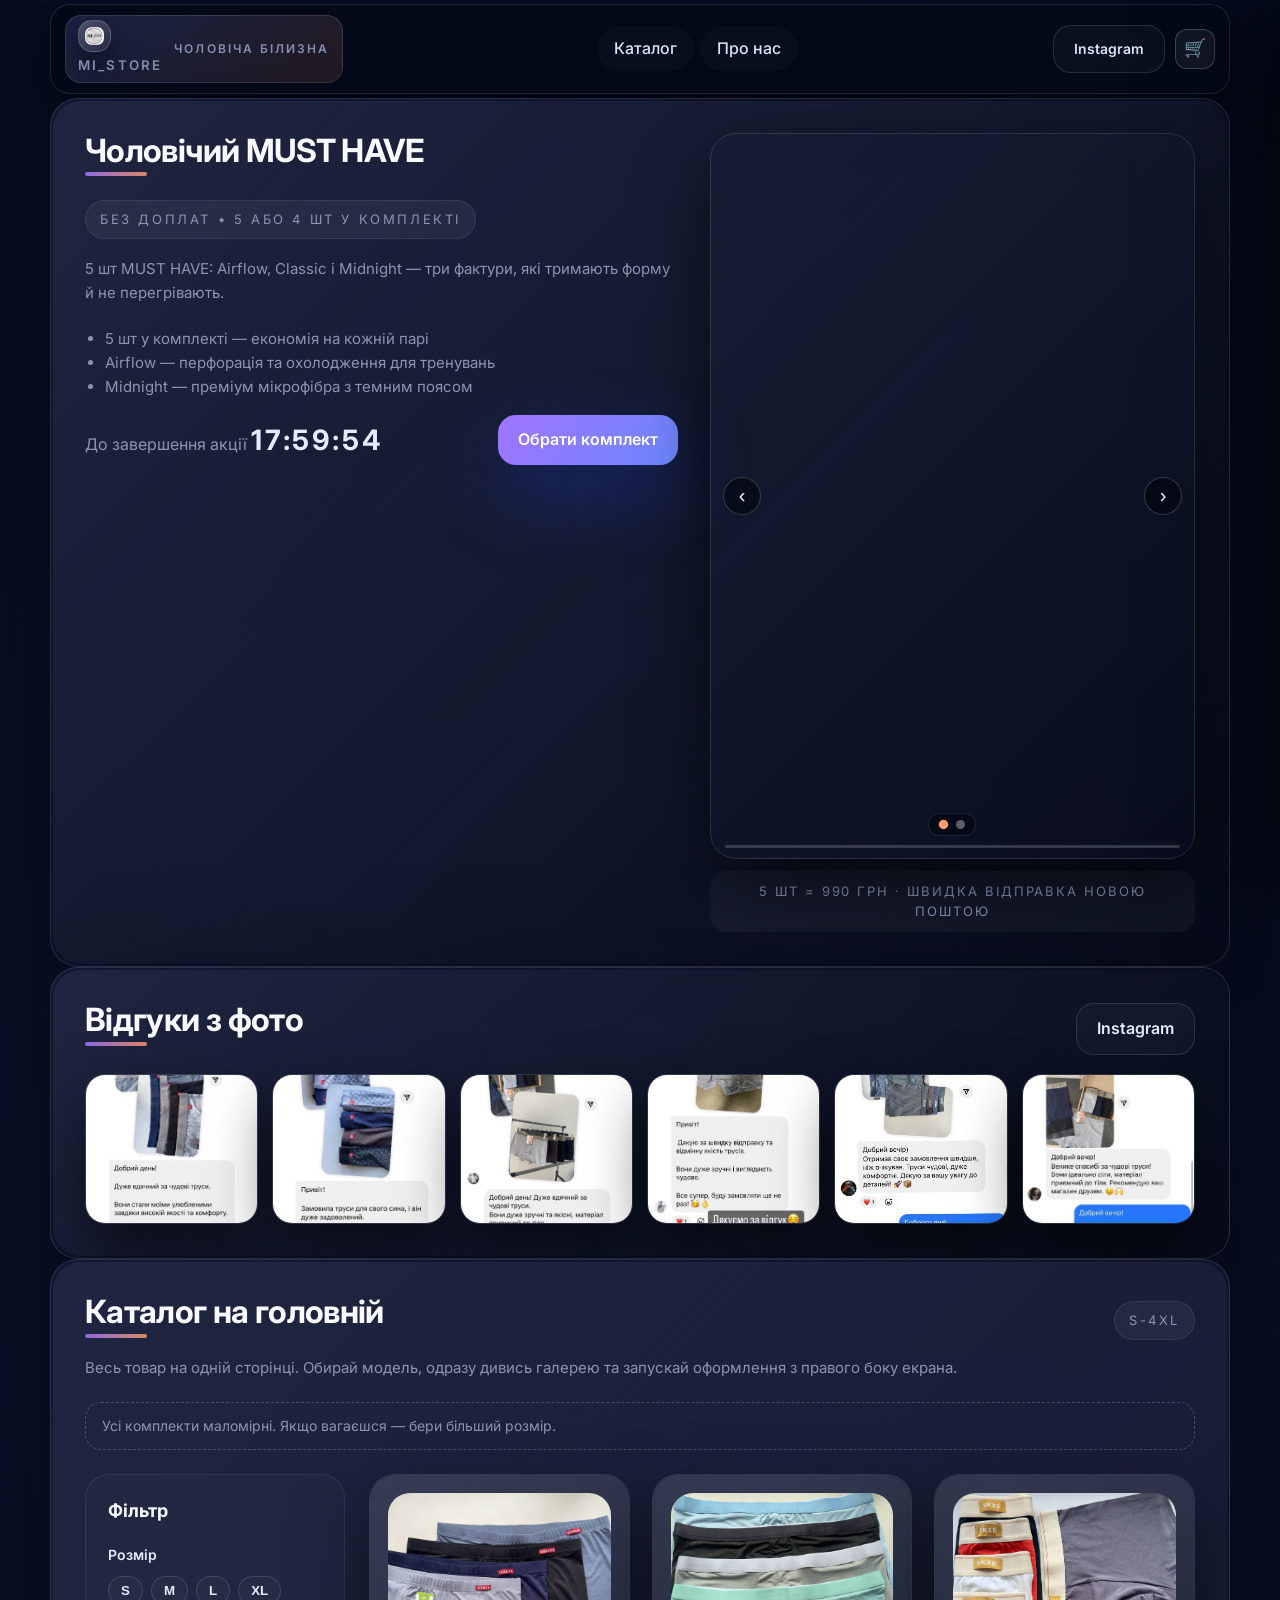
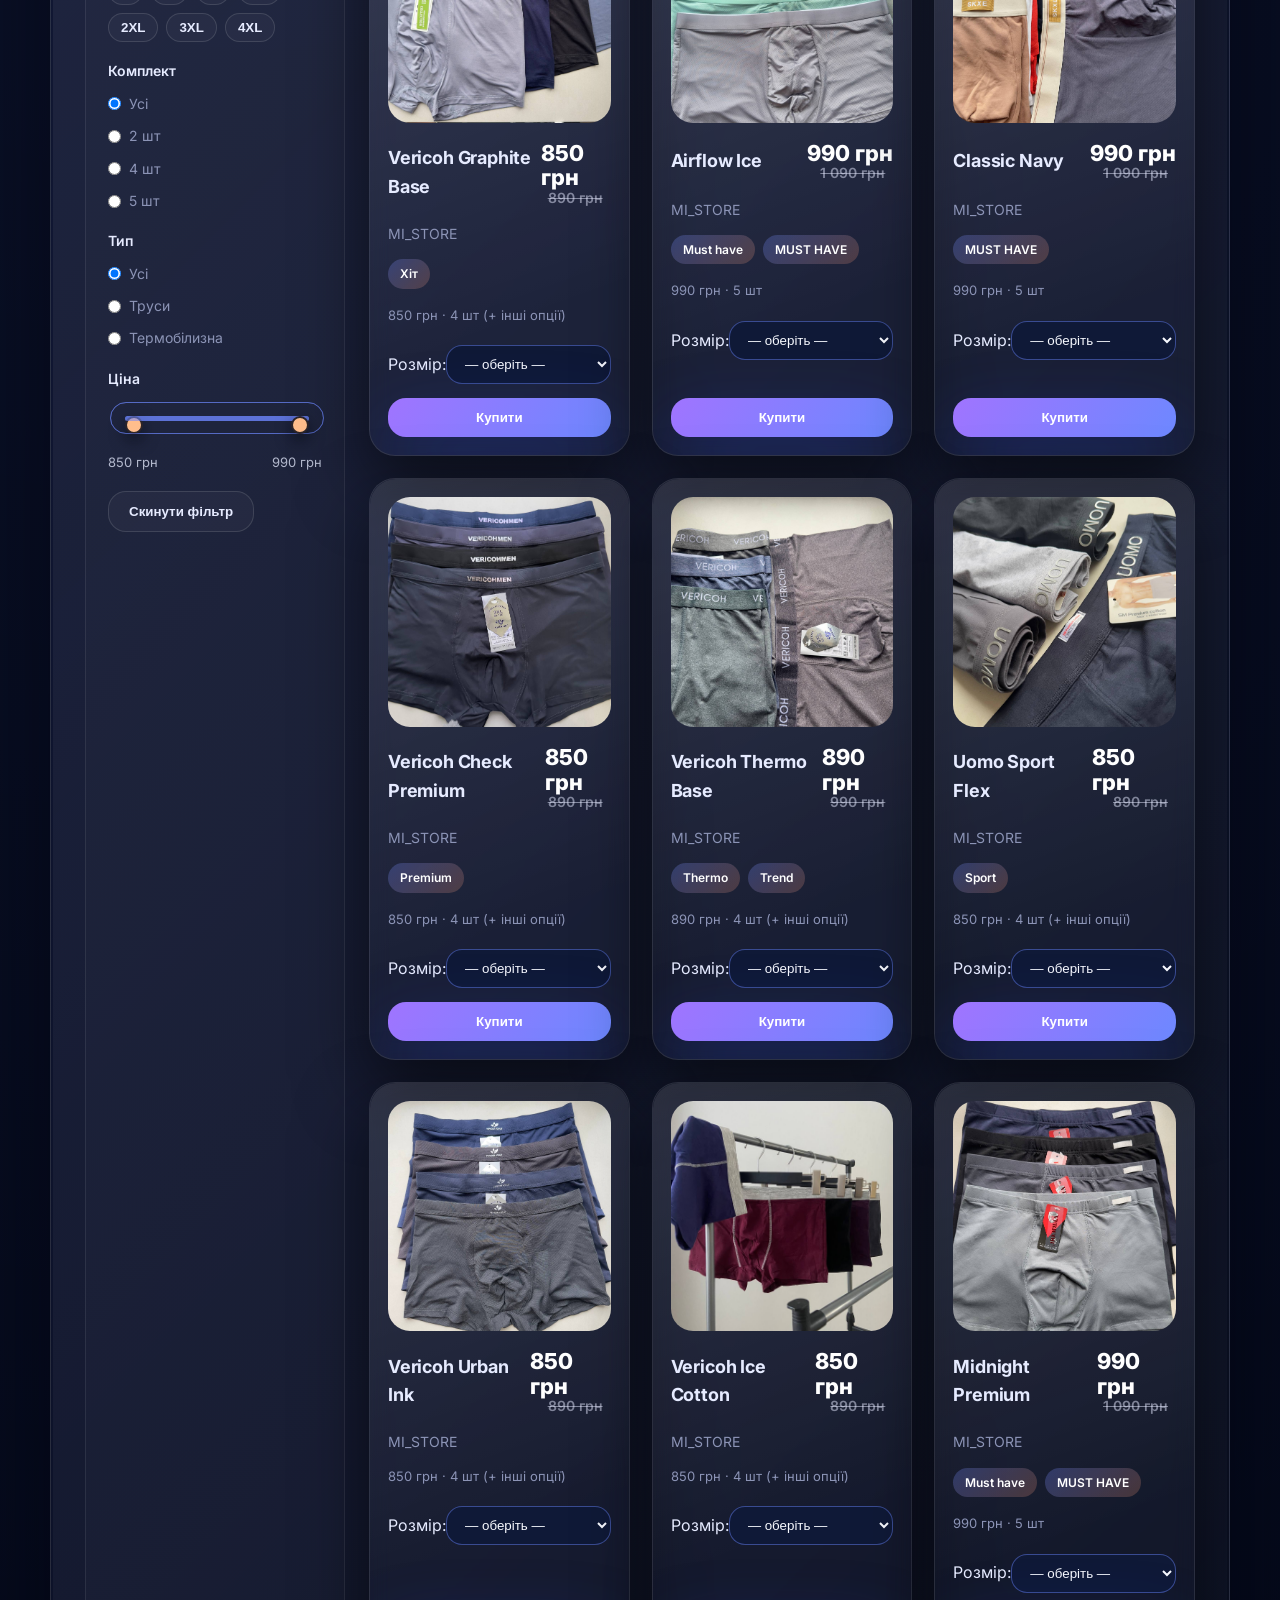
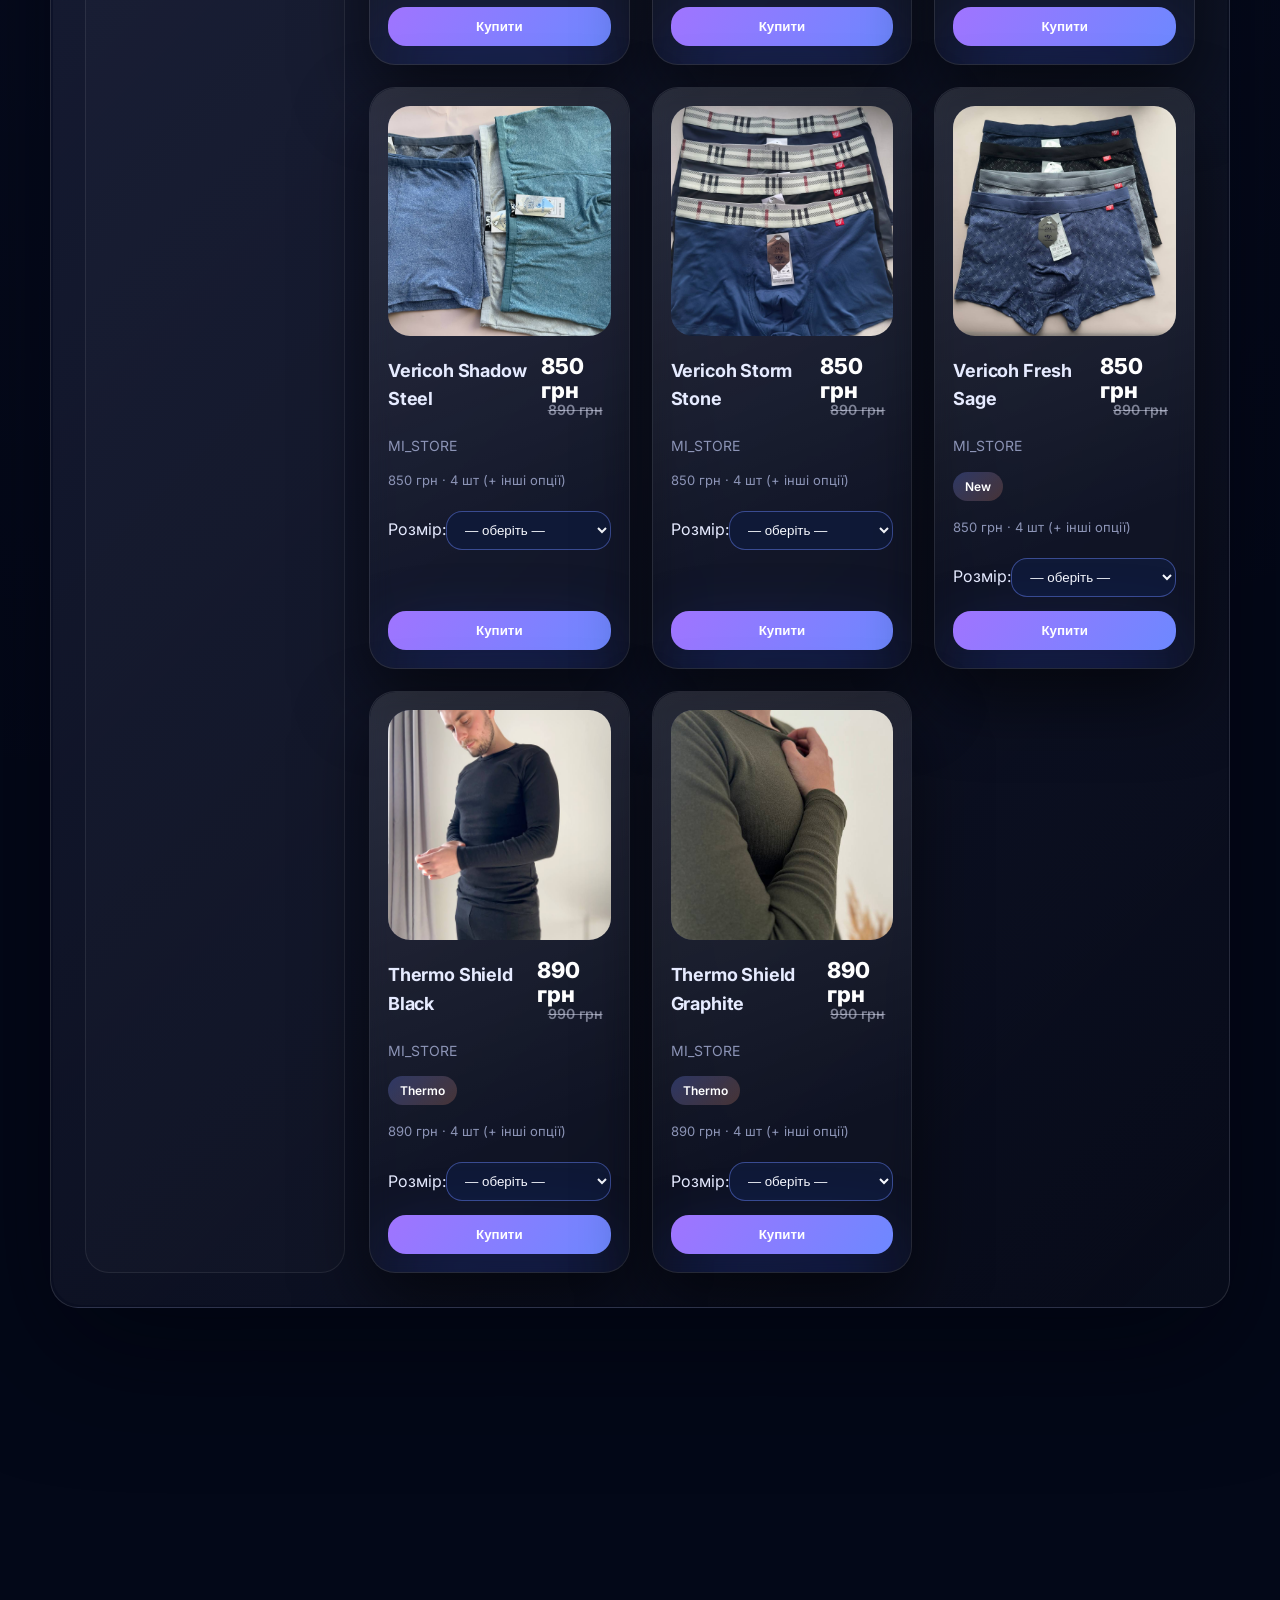
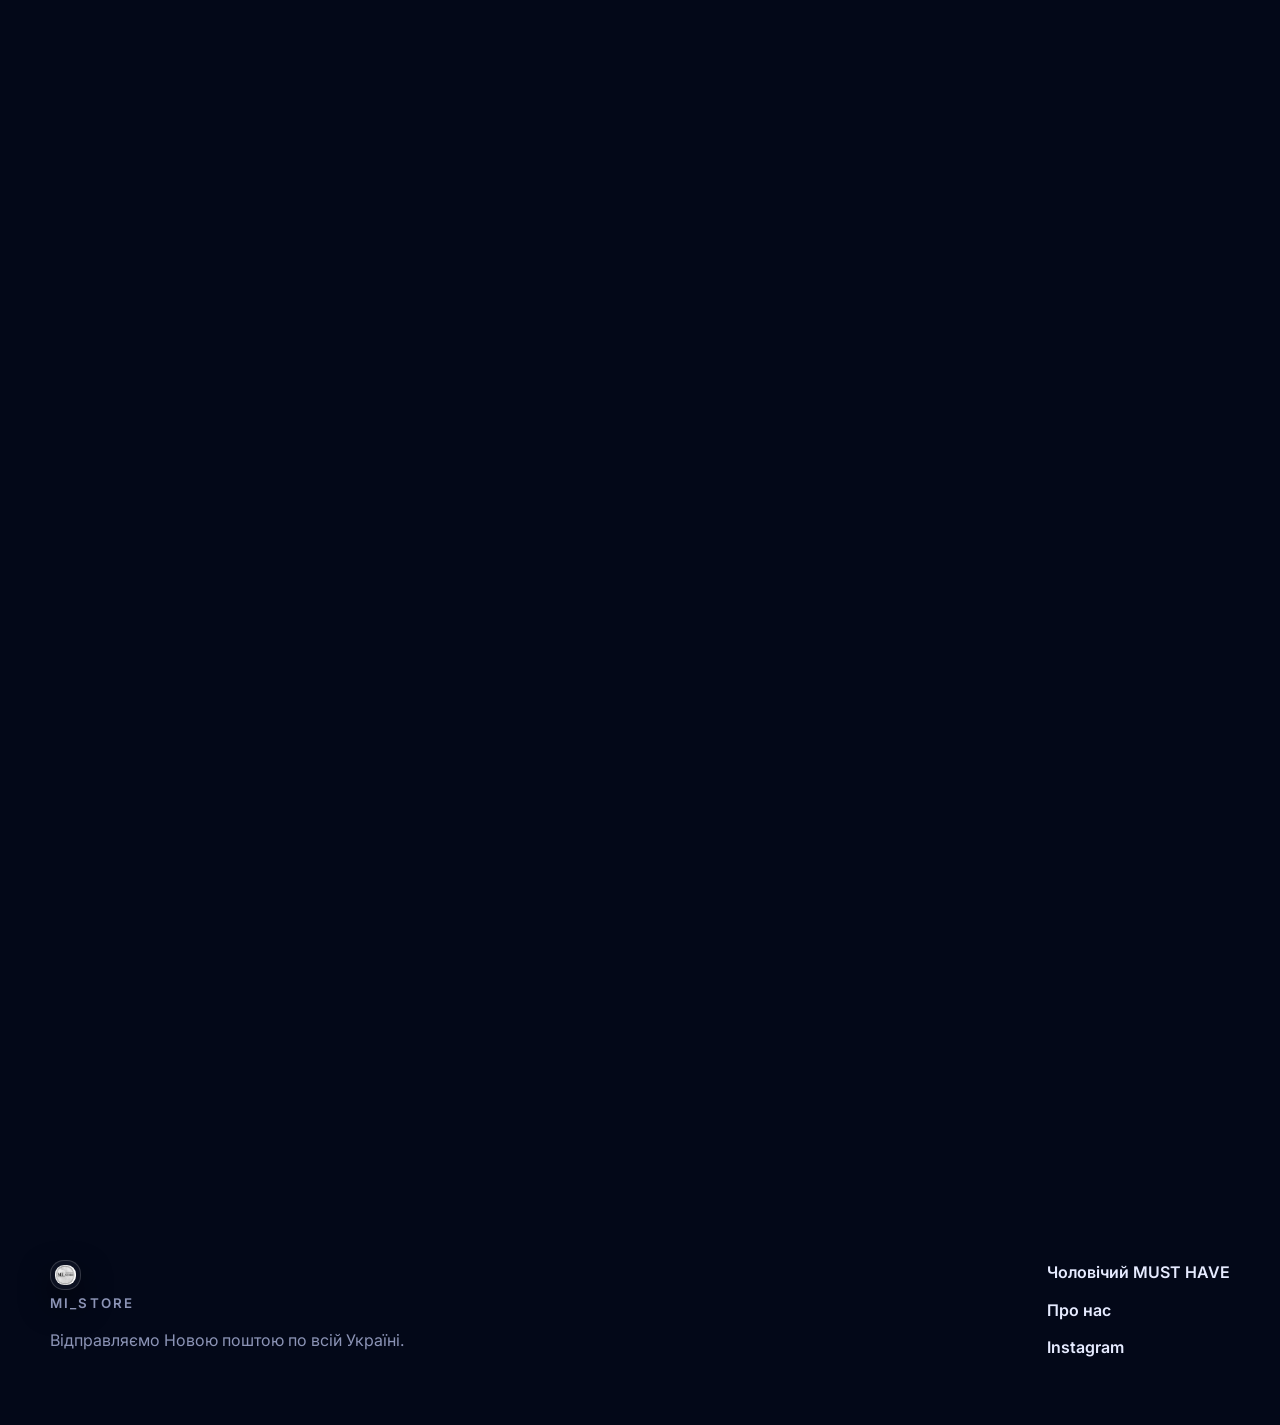
==== index.html @ e8519372 "Initial commit" ====
<!doctype html>
<html lang="uk">
<head>
  <meta charset="utf-8" />
  <meta name="viewport" content="width=device-width, initial-scale=1" />
  <title>MI_STORE — чоловіча білизна</title>
  <link rel="stylesheet" href="css/style.css" />
  <link href="https://fonts.googleapis.com/css2?family=Inter:wght@400;600;700&display=swap" rel="stylesheet">
</head>
<body id="top">

<!-- HEADER -->
<header class="header">
  <div class="container row">
    <a class="brand" id="brandClick" href="index.html">
      <div class="logo"><img src="images/logo.png" alt="MI_STORE"><small>MI_STORE</small></div>
      <div class="tag">чоловіча білизна</div>
    </a>
    <nav class="nav">
      <a href="#homeCatalog" class="active">Каталог</a>
      <a href="#about">Про нас</a>
    </nav>
    <div class="header-actions">
      <a class="btn btn-ghost header-contact" href="#instaIntro">Instagram</a>
      <a class="cart-link" href="checkout.html" aria-label="Кошик">🛒</a>
    </div>
  </div>
</header>

<main>
  <!-- ЧОЛОВІЧИЙ MUST HAVE -->
  <section class="container card musthave reveal" id="mustHave">
    <div class="musthave-copy">
      <div class="section-header">
        <h2 class="section-title">Чоловічий MUST HAVE</h2>
        <span class="price-tag">Без доплат • 5 або 4 шт у комплекті</span>
      </div>
      <p class="section-description" data-mh-desc>5 шт MUST HAVE з Airflow, Classic або Midnight — три фактури, які тримають форму та не перегрівають.</p>
      <ul class="musthave-list" data-mh-list>
        <li>5 шт у комплекті — економія на кожній парі</li>
        <li>Airflow — перфорація та охолодження</li>
        <li>Midnight — преміум мікрофібра з темним поясом</li>
      </ul>
      <div class="musthave-bottom">
        <div>
          <span class="muted">До завершення акції</span>
          <strong id="timer" data-hours="18">—:—:—</strong>
        </div>
        <a href="#homeCatalog" class="btn btn-primary">Обрати комплект</a>
      </div>
    </div>
    <div class="musthave-media">
      <div class="musthave-slider" data-musthave-slider tabindex="0">
        <button class="slider-nav prev" type="button" data-prev aria-label="Попереднє фото">‹</button>
        <img src="images/promo-musthave 1.jpg" alt="MUST HAVE профіль" loading="lazy">
        <button class="slider-nav next" type="button" data-next aria-label="Наступне фото">›</button>
        <div class="slider-dots" aria-hidden="true"></div>
        <div class="slider-progress" aria-hidden="true"><span data-mh-progress></span></div>
      </div>
      <div class="musthave-note" data-mh-note>5 шт = 990 грн · швидка відправка Новою поштою</div>
    </div>
  </section>

  <!-- REVIEWS -->
  <section id="reviews" class="container card reveal">
    <div class="section-header">
      <h2 class="section-title">Відгуки з фото</h2>
      <a class="btn btn-ghost" href="https://www.instagram.com/mi__store___/" target="_blank">Instagram</a>
    </div>
    <div class="review-grid"></div>
  </section>

  <!-- CATALOG -->
  <section class="container card reveal" id="homeCatalog">
    <div class="section-header">
      <h2 class="section-title">Каталог на головній</h2>
      <span class="price-tag">S-4XL</span>
    </div>
    <p class="section-description">Весь товар на одній сторінці. Обирай модель, одразу дивись галерею та запускай оформлення з правого боку екрана.</p>
    <div class="size-note">Усі комплекти маломірні. Якщо вагаєшся — бери більший розмір.</div>
    <div class="home-layout">
      <aside class="home-filter" id="homeFilter">
        <h3>Фільтр</h3>
        <div class="filter-group">
          <p>Розмір</p>
          <div class="filter-chips">
            <button type="button" data-size="S">S</button>
            <button type="button" data-size="M">M</button>
            <button type="button" data-size="L">L</button>
            <button type="button" data-size="XL">XL</button>
            <button type="button" data-size="2XL">2XL</button>
            <button type="button" data-size="3XL">3XL</button>
            <button type="button" data-size="4XL">4XL</button>
          </div>
        </div>
        <div class="filter-group">
          <p>Комплект</p>
          <label><input type="radio" name="homePack" value="" checked>Усі</label>
          <label><input type="radio" name="homePack" value="2">2 шт</label>
          <label><input type="radio" name="homePack" value="4">4 шт</label>
          <label><input type="radio" name="homePack" value="5">5 шт</label>
        </div>
        <div class="filter-group">
          <p>Тип</p>
          <label><input type="radio" name="homeType" value="" checked>Усі</label>
          <label><input type="radio" name="homeType" value="underwear">Труси</label>
          <label><input type="radio" name="homeType" value="thermal">Термобілизна</label>
        </div>
        <div class="filter-group price-block">
          <p>Ціна</p>
          <div class="price-range-row">
            <input type="range" id="home-price-min" min="600" max="1400" step="10" value="600">
            <input type="range" id="home-price-max" min="600" max="1400" step="10" value="1400">
          </div>
          <div class="price-range-labels">
            <span id="home-price-min-val">— грн</span>
            <span id="home-price-max-val">— грн</span>
          </div>
        </div>
        <button class="btn btn-ghost filter-reset" type="button" id="homeFilterReset">Скинути фільтр</button>
      </aside>
      <div class="home-products">
        <div class="prod-grid" id="homeCatalogGrid"></div>
      </div>
    </div>
  </section>

  <!-- FEATURES -->
  <section class="container card reveal features-bento">
    <h2 class="section-title">Чому MI_STORE</h2>
    <div class="features-grid">
      <div class="feature"><div class="icon">🪡</div><div>Безшовний крій та гладкі пояси — комфорт у русі.</div></div>
      <div class="feature"><div class="icon">🩳</div><div>Анатомічна посадка з бамбуком і бавовною.</div></div>
      <div class="feature"><div class="icon">🌬️</div><div>Дихаюча тканина, що виводить вологу.</div></div>
      <div class="feature"><div class="icon">🚚</div><div>Нова пошта по Україні, післяплата чи повна оплата.</div></div>
    </div>
  </section>

  <!-- ABOUT -->
  <section class="container card about-section reveal" id="about">
    <div class="about-main">
      <h2 class="section-title">Про нас</h2>
      <p>MI_STORE — невелика команда, що напряму возить Vericoh і Uomo без посередників. Тестуємо посадку самі, знімаємо контент у своїй студії та відповідаємо у месенджерах так, ніби ти поруч у шоурумі.</p>
      <ul class="about-list">
        <li>Кожна партія проходить ручний контроль: пояс, шви, посадка.</li>
        <li>Підбираємо комплект під твою вагу/зріст, даємо чесні рекомендації.</li>
        <li>Instagram з реальними фото клієнтів і прямими відгуками.</li>
        <li>Нова пошта по Україні, післяплата або повна оплата — як зручно.</li>
      </ul>
    </div>
    <div class="about-stats">
      <article>
        <strong>5 років</strong>
        <span>відправляємо щодня</span>
      </article>
      <article>
        <strong>775</strong>
        <span>постів в Instagram</span>
      </article>
      <article>
        <strong>16K+</strong>
        <span>клієнтів довіряють</span>
      </article>
    </div>
  </section>

  <!-- SIZE GUIDE -->
  <section class="container card reveal size-guide-section">
    <div class="section-header">
      <h2 class="section-title">Розмірна сітка</h2>
      <button class="btn btn-ghost" data-size-modal>Відкрити у повному розмірі</button>
    </div>
    <p class="size-lead">Підібрати свій розмір просто: звірся з таблицею нижче або натисни кнопку, щоб переглянути сітку у повному розмірі.</p>
    <div class="size-guide-frame">
      <img src="images/size-guide.jpg" alt="Розмірна сітка MI_STORE" loading="lazy">
    </div>
  </section>

  <!-- INSTAGRAM NEAR FOOTER -->
  <section class="container card insta-intro reveal" id="instaIntro">
    <div class="insta-content">
      <div class="section-header">
        <h2 class="section-title">Instagram <span class="insta-handle" data-insta-handle>@mi__store___</span></h2>
        <a class="btn btn-ghost" data-insta-link target="_blank" rel="noopener">Перейти в Instagram</a>
      </div>
      <p class="section-description" data-insta-bio>Чоловічі труси, білизна й боксери у щоденній стрічці MI_STORE.</p>
      <div class="insta-stats" data-insta-stats></div>
      <div class="insta-actions">
        <button class="btn btn-primary" onclick="document.getElementById('homeCatalog').scrollIntoView({behavior:'smooth'});">Одразу до каталогу</button>
        <span class="insta-note" data-insta-note>Instagram — майже внизу, як ти просив.</span>
      </div>
    </div>
    <div class="insta-aside">
      <div class="insta-avatar">
        <img src="images/logo.png" alt="@mi__store___" loading="lazy" data-insta-avatar>
      </div>
      <div class="insta-pill" data-insta-posts>Пости з живими відгуками</div>
      <p class="insta-mini" data-insta-tagline>Чоловіча білизна, яка сидить ідеально.</p>
    </div>
  </section>

</main>

<!-- FOOTER -->
<footer class="container footer">
  <div>
    <div class="logo"><img src="images/logo.png" alt="logo"><small>MI_STORE</small></div>
    <p>Відправляємо Новою поштою по всій Україні.</p>
  </div>
  <div class="footer-links">
    <a href="#mustHave">Чоловічий MUST HAVE</a>
    <a href="#about">Про нас</a>
    <a href="https://www.instagram.com/mi__store___/" target="_blank">Instagram</a>
  </div>
</footer>

<!-- ORDER DRAWER -->
<div class="order-overlay" id="orderOverlay"></div>
<aside class="order-drawer" id="orderDrawer" aria-hidden="true">
  <button class="drawer-close" type="button" data-cart-close>&times;</button>
  <p class="drawer-label">Швидке замовлення</p>
  <div class="drawer-product">
    <img src="" alt="" id="drawerProductImage" loading="lazy">
    <div>
      <h3 id="drawerProductName"></h3>
      <p id="drawerProductMeta"></p>
    </div>
  </div>
  <div class="drawer-pack">
    <label>Розмір
      <select id="drawerSize"></select>
    </label>
    <label>Комплект
      <select id="drawerPackSize"></select>
    </label>
    <div class="qty-control">
      <button type="button" data-qty="minus">−</button>
      <div class="qty-readout">
        <strong id="drawerPackCount">1 комплект</strong>
        <small id="drawerPiecesCount">4 штуки</small>
      </div>
      <button type="button" data-qty="plus">+</button>
    </div>
  </div>
  <div class="drawer-total">
    <div>
      <span class="muted">Ціна комплекту</span>
      <strong id="drawerPricePerPack">— грн</strong>
    </div>
    <div>
      <span class="muted">До оплати (без доставки)</span>
      <strong id="drawerTotal">— грн</strong>
    </div>
  </div>
  <div class="drawer-actions">
    <button class="btn btn-primary" type="button" id="drawerCheckout">Оформити замовлення</button>
  </div>
</aside>

<dialog id="drawerCheckoutModal" class="modal">
  <form method="dialog" class="modal-card drawer-checkout-card" id="drawerCheckoutForm">
    <div class="drawer-checkout-head">
      <h3>Оформлення замовлення</h3>
      <p class="drawer-checkout-summary" id="drawerCheckoutSummary">—</p>
    </div>
    <div class="form-grid order-form-grid">
      <label>Ім’я<input required name="firstName" placeholder="Ім’я"></label>
      <label>Прізвище<input required name="lastName" placeholder="Прізвище"></label>
      <label>Телефон<input required name="phone" placeholder="+380"></label>
      <label>Місто НП
        <select required id="npCity" name="npCity"></select>
        <div class="branch-search"><input type="search" id="npCitySearch" placeholder="Пошук міста"></div>
      </label>
      <label>Відділення / поштомат НП
        <select required id="npBranch" name="npBranch"></select>
        <div class="branch-search"><input type="search" id="npBranchSearch" placeholder="Пошук відділення або поштомату"></div>
      </label>
      <label>Спосіб оплати
        <select name="payment" required>
          <option value="cod">Післяплата</option>
          <option value="full">Повна оплата</option>
        </select>
      </label>
      <label>Коментар<textarea name="comment" rows="2" placeholder="Розмір, бажаний колір..."></textarea></label>
    </div>
    <div class="modal-actions">
      <button class="btn btn-primary" type="submit">Оформити замовлення</button>
      <button class="btn" type="button" data-dialog-close="cancel">Закрити</button>
    </div>
  </form>
</dialog>

<script src="js/main.js"></script>
</body>
</html>
---- css/style.css ----
/* ===== Theme ===== */
:root{
  --bg:#030818;
  --bg-soft:#091027;
  --panel:rgba(10,16,36,0.9);
  --panel-strong:rgba(13,20,42,0.96);
  --text:#e6ebff;
  --text-strong:#f8faff;
  --muted:#8c94b6;
  --border:rgba(255,255,255,0.12);
  --brand:#6d88ff;
  --brand2:#a074ff;
  --brand-dark:#fefefe;
  --accent:#ff9a6c;
  --shadow:0 42px 120px rgba(1,4,12,0.6);
  --radius-xl:28px;
  --radius-lg:22px;
  --radius-md:16px;
  --control-bg:#0f1937;
  --control-bg-strong:#0b132b;
  --control-border:rgba(109,136,255,0.45);
  --control-text:#f8faff;
  --control-focus:rgba(255,154,108,0.6);
  --range-track:rgba(109,136,255,0.55);
  --range-thumb:#ffbe8c;
}

html{scroll-behavior:smooth;background:var(--bg)}

*,*::before,*::after{box-sizing:border-box}

html,body{
  margin:0;
  min-height:100%;
  color:var(--text);
  font-family:'Inter',system-ui,-apple-system,BlinkMacSystemFont,'Segoe UI',Roboto,Arial,sans-serif;
  line-height:1.6;
}

body{
  position:relative;
  overflow-x:hidden;
  background:radial-gradient(circle at 20% 20%,rgba(109,136,255,0.08),transparent 55%),var(--bg);
  opacity:1;
  transform:none;
}
body.drawer-open{overflow:hidden}

body.page-animate{opacity:0;transform:translateY(18px);animation:pageFade .75s ease forwards}

@keyframes pageFade{
  to{opacity:1;transform:none}
}
@keyframes softRise{0%{opacity:0;transform:translateY(18px) scale(.99)}100%{opacity:1;transform:translateY(0) scale(1)}}
@keyframes slowPan{0%{transform:scale(1.04) translate3d(0,0,0)}50%{transform:scale(1.06) translate3d(-6px,-4px,0)}100%{transform:scale(1.05) translate3d(8px,6px,0)}}
@keyframes glowPulse{0%{box-shadow:0 0 0 0 rgba(255,154,108,0.28)}70%{box-shadow:0 0 0 12px rgba(255,154,108,0)}100%{box-shadow:0 0 0 0 rgba(255,154,108,0)}}

body::before{
  content:'';
  position:fixed;
  inset:-30% -10% -50%;
  background:
    radial-gradient(circle at 12% 18%, rgba(105,143,255,0.45), transparent 62%),
    radial-gradient(circle at 82% 8%, rgba(255,126,186,0.35), transparent 58%),
    radial-gradient(circle at 60% 92%, rgba(73,180,255,0.25), transparent 60%);
  filter:blur(120px);
  opacity:.85;
  z-index:-2;
}

body::after{
  content:'';
  position:fixed;
  inset:0;
  background:linear-gradient(180deg,rgba(3,8,24,0.9) 0%,rgba(3,8,24,0.25) 35%,rgba(3,8,24,0.85) 100%);
  pointer-events:none;
  z-index:-1;
}

img{max-width:100%;display:block}

.muted{color:var(--muted)}

a{color:inherit;text-decoration:none;transition:color .25s ease}
a:hover{color:var(--brand)}

.container{max-width:1180px;margin:0 auto;padding:0 24px}

section + section{margin-top:38px}

.section-title{margin:0 0 18px;font-size:32px;line-height:1.12;color:var(--text-strong);font-weight:700;letter-spacing:-0.02em;position:relative;display:inline-flex;align-items:center}
.section-title::after{content:"";position:absolute;left:0;bottom:-8px;width:62px;height:4px;border-radius:999px;background:linear-gradient(90deg,var(--brand2),var(--accent));opacity:.85}
.section-header{display:flex;justify-content:space-between;align-items:center;flex-wrap:wrap;gap:14px;margin-bottom:18px}
.section-description{margin:-10px 0 22px;color:var(--muted);font-size:15px}

/* ===== Header ===== */
.header{position:static;z-index:120;padding:4px 0}
.header .row{
  display:flex;
  align-items:center;
  justify-content:space-between;
  gap:12px;
  background:rgba(6,10,25,0.9);
  backdrop-filter:blur(24px);
  border-radius:20px;
  border:1px solid var(--border);
  box-shadow:0 20px 50px rgba(0,0,0,0.55);
  padding:10px 14px;
}
.brand{
  display:flex;
  align-items:center;
  gap:12px;
  padding:4px 12px;
  border-radius:16px;
  background:linear-gradient(135deg,rgba(109,136,255,0.2),rgba(255,154,108,0.12));
  border:1px solid rgba(255,255,255,0.12);
  cursor:pointer;
  transition:transform .25s ease, box-shadow .25s ease;
}
.brand:hover{transform:translateY(-1px);box-shadow:0 18px 42px rgba(0,0,0,0.5)}
.brand .tag{color:var(--muted);font-size:12px;font-weight:600;text-transform:uppercase;letter-spacing:.18em}
.logo img{
  height:32px;
  width:auto;
  border-radius:14px;
  border:1px solid rgba(255,255,255,0.18);
  padding:6px;
  background:linear-gradient(135deg,rgba(255,255,255,0.22),rgba(255,255,255,0.05));
  box-shadow:0 14px 30px rgba(0,0,0,0.55);
}
.logo small{color:var(--muted);font-weight:600;letter-spacing:.16em;text-transform:uppercase}

.nav{display:flex;align-items:center;gap:6px}
.nav a{
  position:relative;
  display:inline-flex;
  align-items:center;
  padding:8px 16px;
  border-radius:999px;
  color:var(--text);
  font-weight:500;
  transition:color .2s ease, background .2s ease, transform .2s ease;
  background:rgba(255,255,255,0.02);
  border:1px solid transparent;
}
.nav a::after{content:'';position:absolute;inset:auto 18px 6px;height:3px;border-radius:999px;background:linear-gradient(90deg,var(--brand2),var(--brand));opacity:0;transform:scaleX(.4);transition:opacity .25s ease, transform .25s ease}
.nav a:hover{color:var(--brand2);background:rgba(255,255,255,0.08);transform:translateY(-1px);border-color:rgba(255,255,255,0.12)}
.nav a:hover::after{opacity:1;transform:scaleX(1)}
.header-contact{font-size:14px}
.header-actions{display:flex;align-items:center;gap:10px}
.cart-link{display:inline-flex;align-items:center;justify-content:center;width:40px;height:40px;border-radius:12px;border:1px solid rgba(255,255,255,0.2);background:rgba(255,255,255,0.06);color:var(--text-strong);font-size:18px;text-decoration:none;transition:transform .2s ease, box-shadow .2s ease}
.cart-link:hover{transform:translateY(-2px);box-shadow:0 16px 36px rgba(0,0,0,0.5);background:rgba(255,255,255,0.12)}
.header-promo{
  margin:12px auto 0;
  display:flex;
  align-items:center;
  gap:16px;
  padding:16px 22px;
  border-radius:var(--radius-lg);
  border:1px solid rgba(255,255,255,0.12);
  background:linear-gradient(135deg,rgba(12,18,40,0.9),rgba(7,10,28,0.9));
}
.header-promo p{flex:1;margin:0;font-size:15px;color:var(--muted)}
.promo-pill{
  font-size:12px;
  letter-spacing:.3em;
  text-transform:uppercase;
  padding:8px 16px;
  border-radius:999px;
  background:rgba(255,255,255,0.08);
}

/* ===== Buttons ===== */
.btn{
  display:inline-flex;
  align-items:center;
  justify-content:center;
  border-radius:18px;
  padding:12px 20px;
  border:1px solid rgba(255,255,255,0.18);
  background:rgba(255,255,255,0.04);
  color:var(--text);
  gap:8px;
  cursor:pointer;
  font-weight:600;
  transition:transform .25s ease, box-shadow .32s ease, background .32s ease;
  position:relative;
  overflow:hidden;
}
.btn::after{
  content:'';
  position:absolute;
  inset:-2px;
  border-radius:inherit;
  background:linear-gradient(120deg,rgba(109,136,255,0.25),rgba(255,154,108,0.2));
  opacity:0;
  transition:opacity .35s ease;
  pointer-events:none;
}
.btn:hover::after{opacity:1}
.btn:hover{transform:translateY(-2px);box-shadow:0 26px 58px rgba(0,0,0,0.55);background:rgba(255,255,255,0.08)}
.btn-primary{
  border:none;
  color:#fff;
  background:linear-gradient(125deg,var(--brand2),var(--brand));
  box-shadow:0 32px 72px rgba(33,63,210,0.4);
  animation:glowPulse 3.6s ease-in-out infinite;
}
.btn-primary:hover{box-shadow:0 36px 78px rgba(33,63,210,0.5);transform:translateY(-3px)}
.btn-ghost{background:rgba(255,255,255,0.03);border:1px solid rgba(255,255,255,0.12)}

/* ===== Cards / Sections ===== */
.card{
  position:relative;
  padding:34px;
  border-radius:var(--radius-xl);
  background:linear-gradient(135deg,rgba(18,25,54,0.96),rgba(8,12,26,0.88));
  border:1px solid var(--border);
  box-shadow:var(--shadow);
  overflow:hidden;
}
.card::before{
  content:'';
  position:absolute;
  inset:2px;
  border-radius:inherit;
  background:linear-gradient(135deg,rgba(255,255,255,0.08),rgba(255,255,255,0));
  opacity:.75;
  pointer-events:none;
}
.card > *{position:relative;z-index:1}

.reveal{opacity:0;transform:translateY(16px);transition:opacity .6s ease, transform .6s ease}
.reveal.show{opacity:1;transform:none;animation:softRise .7s ease}

/* ===== Hero ===== */
.hero{
  position:relative;
  display:grid;
  grid-template-columns:1.05fr .95fr;
  gap:38px;
  margin-top:32px;
  padding:58px 54px;
  border-radius:40px;
  background:
    radial-gradient(circle at 12% 20%,rgba(160,118,255,0.35),transparent 62%),
    radial-gradient(circle at 78% 0%,rgba(255,154,108,0.3),transparent 70%),
    linear-gradient(130deg,rgba(7,11,28,0.98),rgba(9,16,40,0.92));
  color:#fff;
  overflow:hidden;
  isolation:isolate;
  border:1px solid rgba(255,255,255,0.12);
  box-shadow:0 60px 140px rgba(0,0,0,0.65);
}
.hero::before{content:'';position:absolute;inset:-60px 18% -34px -18%;background:conic-gradient(from 110deg at 18% 42%,rgba(255,255,255,0.25),rgba(255,255,255,0) 64%,rgba(255,154,108,0.25));opacity:.5;filter:blur(42px);z-index:0;animation:heroGlow 16s ease-in-out infinite reverse}
.hero::after{content:'';position:absolute;inset:-25% 35% 8% -12%;background:radial-gradient(circle at 30% 40%,rgba(255,255,255,0.25),transparent 70%);opacity:.7;z-index:0;animation:heroGlow 12s ease-in-out infinite alternate}
.hero > *{position:relative;z-index:1}
.hero h1{font-size:50px;margin:0 0 16px;line-height:1.05;letter-spacing:-0.035em;text-shadow:0 20px 48px rgba(0,0,0,0.55)}
.hero p{margin:0 0 24px;color:rgba(255,255,255,0.88);font-size:18px;max-width:540px}
.hero-actions{display:flex;gap:12px;flex-wrap:wrap}
.hero-pill{
  display:inline-flex;
  align-items:center;
  gap:6px;
  padding:6px 14px;
  border-radius:999px;
  border:1px solid rgba(255,255,255,0.2);
  background:rgba(255,255,255,0.08);
  color:var(--muted);
  text-transform:uppercase;
  letter-spacing:.22em;
  font-size:12px;
  margin-bottom:18px;
}
.hero-tags{display:flex;flex-wrap:wrap;gap:12px;margin:28px 0 34px}
.hero-tags span{padding:8px 16px;border-radius:999px;background:rgba(255,255,255,0.12);font-size:13px;letter-spacing:.08em;text-transform:uppercase;color:#fff}
.hero .btn{align-self:flex-start;box-shadow:0 26px 58px rgba(0,0,0,0.6)}
.hero-art{position:relative;min-height:280px;border-radius:32px;border:1px solid rgba(255,255,255,0.14);backdrop-filter:blur(18px);background:linear-gradient(140deg,rgba(255,255,255,0.12),rgba(255,255,255,0.02));display:flex;align-items:center;justify-content:center;overflow:hidden;box-shadow:0 30px 80px rgba(0,0,0,0.55)}
.hero-art img{width:100%;height:100%;object-fit:cover;border-radius:inherit;position:relative;z-index:1;filter:brightness(1.02) saturate(1.05);}
.hero-art::before,
.hero-art::after{content:'';position:absolute;border-radius:50%}
.hero-art::before{width:220px;height:220px;background:radial-gradient(circle,rgba(255,255,255,0.86),rgba(255,255,255,0));animation:floatOrb 9s ease-in-out infinite}
.hero-art::after{width:340px;height:340px;background:radial-gradient(circle at 30% 30%,rgba(47,102,255,0.4),transparent 65%);animation:floatOrb 12s ease-in-out infinite reverse}

@keyframes heroGlow{0%{transform:translate3d(-4%,0,0) scale(1);opacity:.6}100%{transform:translate3d(6%,4%,0) scale(1.08);opacity:.85}}
@keyframes floatOrb{0%{transform:translate3d(-6px,-10px,0) scale(1)}50%{transform:translate3d(10px,12px,0) scale(1.05)}100%{transform:translate3d(-4px,8px,0) scale(0.98)}}

.hero-price-cards{display:flex;gap:14px;flex-wrap:wrap;margin:22px 0}
.hero-price-cards article{flex:1;min-width:180px;border-radius:var(--radius-md);border:1px solid rgba(255,255,255,0.16);background:rgba(255,255,255,0.03);padding:16px}
.hero-price-cards h3{margin:0;font-size:16px}
.hero-price-cards p{margin:6px 0;color:var(--muted);font-size:13px}
.hero-price-cards strong{font-size:24px;color:var(--text-strong)}

/* ===== Promo ===== */
.promo{display:grid;grid-template-columns:1fr 1fr;gap:24px;align-items:center;margin:34px 0;background:linear-gradient(125deg,rgba(14,21,48,0.95),rgba(7,10,24,0.9));border-radius:var(--radius-xl);border:1px solid rgba(255,255,255,0.12)}
.promo-right{position:relative;border-radius:26px;overflow:hidden;border:1px solid rgba(255,255,255,0.16);background:rgba(255,255,255,0.02);box-shadow:0 26px 70px rgba(0,0,0,0.55)}
.promo-right::after{content:'';position:absolute;inset:-24% 12% 42% -12%;background:radial-gradient(circle at 30% 30%,rgba(255,154,108,0.35),transparent 65%);pointer-events:none}
.promo-right img{width:100%;height:100%;max-height:330px;object-fit:cover;border-radius:26px;border:0;filter:brightness(1.02);animation:slowPan 16s ease-in-out infinite alternate}
.promo-chip{display:inline-flex;align-items:center;gap:8px;padding:8px 16px;border-radius:999px;background:rgba(255,255,255,0.12);border:1px solid rgba(255,255,255,0.2);text-transform:uppercase;letter-spacing:.16em;font-size:12px;color:var(--muted);margin-bottom:12px}
.old-price,
.price-old{display:inline-block;text-decoration:line-through;color:rgba(230,234,255,0.5);margin-right:8px;font-weight:600;font-size:14px}
.price-new{font-weight:800;font-size:22px;color:#fff}
.promo-actions{display:flex;gap:12px;flex-wrap:wrap}
.promo-pills{display:flex;flex-wrap:wrap;gap:10px;margin:12px 0 18px}
.promo-pills span{display:inline-flex;align-items:center;padding:6px 12px;border-radius:999px;border:1px solid rgba(255,255,255,0.12);background:rgba(255,255,255,0.04);font-size:11px;letter-spacing:.12em;text-transform:uppercase;color:var(--muted);cursor:pointer;transition:transform .2s ease, color .2s ease, background .2s ease, border-color .2s ease}
.promo-pills span.active{color:#fff;border-color:rgba(255,255,255,0.28);background:linear-gradient(120deg,rgba(109,136,255,0.35),rgba(255,154,108,0.35));transform:translateY(-2px);box-shadow:0 18px 40px rgba(0,0,0,0.45)}

/* ===== Deals ===== */
.deal-grid{display:grid;grid-template-columns:repeat(auto-fit,minmax(230px,1fr));gap:18px}
.deal-card{position:relative;padding:22px;border-radius:24px;background:rgba(255,255,255,0.02);border:1px solid rgba(255,255,255,0.08);box-shadow:0 24px 60px rgba(0,0,0,0.45);display:flex;flex-direction:column;gap:8px;min-height:180px}
.deal-label{font-size:12px;text-transform:uppercase;letter-spacing:.2em;color:var(--muted)}
.deal-card h3{margin:4px 0;font-size:20px;color:var(--text-strong)}
.deal-card p{margin:0;color:var(--muted);font-size:14px}
.deal-price{display:flex;flex-direction:column;margin-top:auto}
.deal-chip{display:inline-flex;align-items:center;gap:6px;padding:6px 12px;border-radius:999px;background:rgba(255,255,255,0.05);border:1px solid rgba(255,255,255,0.12);color:var(--muted);font-size:12px;text-transform:uppercase;letter-spacing:.18em}
.size-note{margin:10px 0 18px;padding:12px 16px;border-radius:var(--radius-md);border:1px dashed rgba(255,255,255,0.2);color:var(--muted);font-size:14px}
.musthave{display:grid;grid-template-columns:1.1fr 0.9fr;gap:32px}
.musthave-list{margin:0 0 16px;padding-left:20px;color:var(--muted);font-size:15px}
.musthave-media{display:flex;flex-direction:column;gap:12px;align-items:stretch}
.musthave-media img{width:100%;border-radius:26px;object-fit:cover;border:1px solid rgba(255,255,255,0.1)}
.musthave-note{padding:10px 16px;border-radius:16px;background:rgba(255,255,255,0.04);font-size:13px;text-transform:uppercase;letter-spacing:.15em;color:var(--muted);text-align:center}
.musthave-bottom{display:flex;justify-content:space-between;align-items:center;gap:16px;flex-wrap:wrap}
.musthave-bottom strong{font-size:28px;letter-spacing:0.1em}
.musthave-copy .section-description{margin-top:0}
.musthave-slider{position:relative;width:100%;min-height:360px;flex:1;border-radius:26px;overflow:hidden;border:1px solid rgba(255,255,255,0.12);box-shadow:0 26px 70px rgba(0,0,0,0.55)}
.musthave-slider img{display:block;width:100%;height:100%;min-height:360px;object-fit:cover;animation:slowPan 16s ease-in-out infinite alternate;transition:opacity .45s ease, filter .45s ease}
.musthave-slider img.mh-fade{opacity:0;filter:blur(6px) brightness(0.9)}
.slider-nav{position:absolute;top:50%;transform:translateY(-50%);background:rgba(3,5,16,0.6);border:1px solid rgba(255,255,255,0.2);color:var(--text-strong);width:38px;height:38px;border-radius:50%;cursor:pointer;display:grid;place-items:center;font-size:20px;backdrop-filter:blur(6px);transition:background .2s ease,border-color .2s ease,transform .2s ease}
.slider-nav:hover{background:rgba(255,255,255,0.12);border-color:rgba(255,255,255,0.3);transform:translateY(-50%) scale(1.04)}
.slider-nav.prev{left:12px}
.slider-nav.next{right:12px}
.slider-dots{position:absolute;bottom:22px;left:50%;transform:translateX(-50%);display:flex;gap:8px;padding:6px 10px;border-radius:999px;background:rgba(3,5,16,0.6);backdrop-filter:blur(6px);border:1px solid rgba(255,255,255,0.1)}
.slider-dots span{width:9px;height:9px;border-radius:50%;background:rgba(255,255,255,0.35);display:block;transition:background .2s ease,transform .2s ease}
.slider-dots span.active{background:var(--accent);transform:scale(1.05)}
.slider-progress{position:absolute;left:14px;right:14px;bottom:10px;height:3px;border-radius:999px;background:rgba(255,255,255,0.18);overflow:hidden}
.slider-progress span{display:block;width:100%;height:100%;transform:scaleX(0);transform-origin:left;background:linear-gradient(90deg,var(--accent),var(--brand2))}

@keyframes sliderProgress{from{transform:scaleX(0)}to{transform:scaleX(1)}}

/* ===== Instagram ===== */
.insta-intro{display:grid;grid-template-columns:1.15fr .85fr;gap:32px;align-items:center}
.insta-intro .section-header h2{display:flex;flex-wrap:wrap;gap:10px;align-items:center}
.insta-handle{font-size:18px;color:var(--muted);letter-spacing:.12em;text-transform:uppercase}
.insta-stats{display:grid;grid-template-columns:repeat(auto-fit,minmax(150px,1fr));gap:16px;margin:20px 0}
.stat-card{padding:16px;border-radius:20px;background:rgba(255,255,255,0.04);border:1px solid rgba(255,255,255,0.08);box-shadow:0 14px 32px rgba(0,0,0,0.4);display:flex;flex-direction:column;gap:6px}
.stat-card .label{font-size:12px;letter-spacing:.2em;text-transform:uppercase;color:var(--muted)}
.stat-card .value{font-size:30px;font-weight:700;color:var(--text-strong)}
.insta-actions{display:flex;align-items:center;gap:18px;flex-wrap:wrap;margin-top:8px}
.insta-note{color:var(--muted);font-size:14px;max-width:360px}
.insta-aside{display:flex;flex-direction:column;gap:18px;align-items:flex-start}
.insta-avatar{width:160px;height:160px;border-radius:32px;overflow:hidden;border:1px solid rgba(255,255,255,0.12);box-shadow:0 26px 70px rgba(0,0,0,0.55)}
.insta-avatar img{width:100%;height:100%;object-fit:cover;display:block}
.insta-pill{padding:10px 18px;border-radius:999px;background:rgba(255,255,255,0.05);border:1px solid rgba(255,255,255,0.12);font-size:13px;letter-spacing:.16em;text-transform:uppercase;color:var(--muted)}
.insta-mini{color:var(--muted);font-size:14px;max-width:220px}
.insta-intro.insta-compact{grid-template-columns:1fr}
.insta-intro.insta-compact .insta-aside{display:none}
.insta-models .insta-grid{display:grid;grid-template-columns:repeat(auto-fit,minmax(260px,1fr));gap:18px;margin-top:24px}
.insta-card{display:flex;flex-direction:column;background:rgba(255,255,255,0.03);border:1px solid rgba(255,255,255,0.08);border-radius:24px;overflow:hidden;box-shadow:0 28px 60px rgba(0,0,0,0.5);min-height:100%}
.insta-card-media{position:relative;height:220px;overflow:hidden}
.insta-card-media img{width:100%;height:100%;object-fit:cover;display:block;transition:transform .6s ease}
.insta-card:hover .insta-card-media img{transform:scale(1.06)}
.insta-card-body{padding:20px;display:flex;flex-direction:column;gap:10px;flex:1}
.insta-card-label{font-size:12px;letter-spacing:.2em;text-transform:uppercase;color:var(--muted)}
.insta-card h3{margin:0;font-size:20px;color:var(--text-strong)}
.insta-card p{margin:0;color:var(--muted);font-size:14px}
.insta-card-tags{display:flex;flex-wrap:wrap;gap:8px}
.insta-card-tags span{padding:6px 12px;border-radius:999px;background:rgba(255,255,255,0.05);border:1px solid rgba(255,255,255,0.1);font-size:12px;text-transform:uppercase;letter-spacing:.16em;color:var(--muted)}
.insta-card-footer{display:flex;flex-direction:column;gap:14px;padding:0 20px 20px}
.insta-card-price{display:flex;align-items:center;gap:10px}
.insta-card-price .price-old{font-size:14px}
.insta-card-actions{display:flex;gap:10px;flex-wrap:wrap}
.insta-card-actions .btn{flex:1}
.insta-chip{padding:8px 14px;border-radius:999px;background:linear-gradient(120deg,rgba(109,136,255,0.3),rgba(255,154,108,0.25));color:#fff;font-size:12px;letter-spacing:.3em;text-transform:uppercase}
.inspo-grid{display:grid;grid-template-columns:repeat(auto-fit,minmax(240px,1fr));gap:16px}
.inspo-card{padding:16px;border-radius:18px;border:1px solid rgba(255,255,255,0.1);background:rgba(255,255,255,0.03);box-shadow:0 18px 42px rgba(0,0,0,0.45);display:grid;gap:8px}
.inspo-card .label{font-size:12px;letter-spacing:.2em;text-transform:uppercase;color:var(--muted)}
.inspo-card strong{color:var(--text-strong);font-size:17px}
.inspo-card p{margin:0;color:var(--muted);font-size:14px;line-height:1.5}

/* ===== Features ===== */
.features-grid{display:grid;grid-template-columns:repeat(4,1fr);gap:16px}
.feature{display:flex;gap:14px;align-items:flex-start;padding:20px;border-radius:22px;background:rgba(255,255,255,0.03);border:1px solid rgba(255,255,255,0.08);box-shadow:0 24px 46px rgba(0,0,0,0.45)}
.feature .icon{font-size:28px;line-height:1;color:var(--accent)}
.about-section{display:grid;grid-template-columns:1.2fr 0.8fr;gap:30px}
.about-list{margin:20px 0 0;padding-left:20px;color:var(--muted);font-size:15px}
.about-stats{display:grid;grid-template-columns:repeat(auto-fit,minmax(150px,1fr));gap:14px}
.about-stats article{padding:18px;border-radius:var(--radius-md);border:1px solid rgba(255,255,255,0.12);background:rgba(255,255,255,0.03)}
.about-stats strong{display:block;font-size:28px;color:var(--text-strong)}
.about-stats span{color:var(--muted);font-size:13px}

/* ===== Inline Size Guide ===== */
.size-guide-section{display:flex;flex-direction:column;gap:18px}
.size-guide-section .size-lead{margin:0;color:var(--muted);max-width:620px}
.size-guide-frame{border-radius:24px;border:1px solid rgba(255,255,255,0.12);background:rgba(255,255,255,0.04);box-shadow:0 30px 70px rgba(0,0,0,0.55);overflow:hidden;position:relative}
.size-guide-frame img{width:100%;height:auto;display:block}

/* ===== Catalog layout ===== */
.catalog-wrap{display:grid;grid-template-columns:320px 1fr;gap:24px;margin-top:18px}
.filter-card{padding:24px;border-radius:24px;background:linear-gradient(140deg,rgba(12,18,42,0.95),rgba(6,10,24,0.9));border:1px solid rgba(255,255,255,0.12);box-shadow:var(--shadow)}
.filter-card h3{margin:0 0 14px;font-size:20px}
.filter-block{margin:16px 0}
.search-input{width:100%;border-radius:18px;border:1px solid rgba(255,255,255,0.14);padding:12px 16px;background:rgba(255,255,255,0.04);color:var(--text)}
.search-input::placeholder{color:rgba(230,235,255,0.4)}
.filter-chip{display:inline-flex;align-items:center;padding:8px 14px;border-radius:999px;margin:6px 8px 0 0;border:1px solid rgba(255,255,255,0.12);background:rgba(255,255,255,0.03);color:var(--text);font-size:14px;cursor:pointer;transition:.2s ease}
.filter-chip.active{background:linear-gradient(135deg,rgba(109,136,255,0.25),rgba(255,154,108,0.2));border-color:rgba(255,255,255,0.28)}
.only-avail{display:flex;align-items:center;gap:10px;margin-top:12px;color:var(--muted)}
.filter-actions{display:flex;gap:12px;margin-top:18px}
.filter-actions .btn{background:linear-gradient(125deg,var(--brand2),var(--brand));color:#fff;border:none}
.price-block .price-range-row{position:relative;height:36px;display:flex;align-items:center}
.price-block input[type="range"]{appearance:none;width:100%;position:absolute;left:0;top:0;bottom:0;background:transparent;pointer-events:auto}
.price-block input[type="range"]::-webkit-slider-thumb{appearance:none;width:18px;height:18px;border-radius:50%;background:var(--range-thumb);border:2px solid rgba(6,10,24,0.85);box-shadow:0 6px 16px rgba(2,6,16,0.6);cursor:pointer}
.price-block input[type="range"]::-webkit-slider-runnable-track{height:5px;background:var(--range-track);border-radius:999px}
.price-block input[type="range"]::-moz-range-thumb{width:18px;height:18px;border-radius:50%;background:var(--range-thumb);border:2px solid rgba(6,10,24,0.85);box-shadow:0 6px 16px rgba(2,6,16,0.6);cursor:pointer}
.price-block input[type="range"]::-moz-range-track{height:5px;background:var(--range-track);border-radius:999px}
.price-range-labels{display:flex;justify-content:space-between;color:rgba(230,235,255,0.75);font-size:13px;margin-top:6px}
.catalog-main{min-width:0}
.toolbar{display:flex;flex-wrap:wrap;justify-content:space-between;align-items:center;gap:12px;margin-bottom:18px}
.count{color:var(--muted)}
.sort-select select{border-radius:16px;border:1px solid var(--control-border);padding:10px 14px;background:var(--control-bg);color:var(--control-text)}

/* ===== Product cards ===== */
.prod-grid{display:grid;grid-template-columns:repeat(auto-fit,minmax(240px,1fr));gap:22px}
.home-layout{display:grid;grid-template-columns:260px 1fr;gap:24px;margin-top:24px}
.home-filter{border:1px solid rgba(255,255,255,0.08);border-radius:24px;padding:22px;background:rgba(255,255,255,0.02);display:flex;flex-direction:column;gap:18px;position:sticky;top:120px}
.home-filter h3{margin:0;font-size:18px;color:var(--text-strong)}
.filter-group{display:flex;flex-direction:column;gap:10px;font-size:14px;color:var(--muted)}
.filter-group p{margin:0;font-weight:600;color:var(--text)}
.filter-chips{display:flex;flex-wrap:wrap;gap:8px}
.filter-chips button{border:1px solid rgba(255,255,255,0.12);background:rgba(255,255,255,0.03);color:var(--text);padding:6px 12px;border-radius:999px;font-weight:600;cursor:pointer;transition:background .2s ease,border-color .2s ease}
.filter-chips button.active{background:rgba(109,136,255,0.2);border-color:var(--brand)}
.filter-group label{display:flex;align-items:center;gap:8px}
.home-filter input[type="radio"],
.home-filter input[type="checkbox"]{width:auto;margin:0}
.filter-check{display:flex;gap:10px;align-items:center;font-size:14px}
.filter-check input{width:auto}
.filter-reset{align-self:flex-start}
.home-products{min-height:100%}
.home-empty{grid-column:1/-1;text-align:center;padding:40px 0;font-size:16px;color:var(--muted)}
.product-card{position:relative;display:flex;flex-direction:column;gap:14px;height:100%;background:rgba(255,255,255,0.02);border-radius:26px;padding:22px;border:1px solid rgba(255,255,255,0.1);box-shadow:0 30px 70px rgba(0,0,0,0.55);color:var(--text);overflow:hidden;transition:transform .35s ease, box-shadow .35s ease;backdrop-filter:blur(10px);cursor:pointer}
.product-card::before{content:'';position:absolute;inset:0;border-radius:inherit;background:linear-gradient(160deg,rgba(255,255,255,0.1) 0%,rgba(255,255,255,0) 75%);pointer-events:none}
.product-card::after{content:'';position:absolute;inset:-1px;border-radius:inherit;background:linear-gradient(140deg,rgba(109,136,255,0.25),rgba(255,255,255,0));opacity:0;transition:opacity .35s ease;z-index:0;pointer-events:none}
.product-card > *{position:relative;z-index:1}
.product-card:hover::after{opacity:1}
.product-card:hover{transform:translateY(-6px);box-shadow:0 40px 90px rgba(0,0,0,0.6)}
.product-card .pimg-wrap{position:relative;border-radius:22px;overflow:hidden;margin-bottom:6px;background:linear-gradient(135deg,rgba(109,136,255,0.18),rgba(255,255,255,0.05))}
.product-card .pimg{width:100%;height:230px;object-fit:cover;transition:transform .6s ease}
.product-card:hover .pimg{transform:scale(1.04)}
.product-card .row{display:flex;justify-content:space-between;align-items:center;margin:6px 0}
.product-card .ptitle{font-weight:700;font-size:18px;letter-spacing:-0.01em}
.product-card .price{display:flex;flex-direction:column;align-items:flex-end;line-height:1.1}
.product-card .price .price-new{font-size:22px}
.product-card .product-brand{color:var(--muted);font-size:14px;margin-top:4px;display:block}
.pack-info{font-size:13px;color:var(--muted);margin:2px 0 10px;display:-webkit-box;-webkit-line-clamp:1;-webkit-box-orient:vertical;overflow:hidden}
.price-tag{display:inline-flex;align-items:center;gap:8px;padding:8px 14px;border-radius:999px;background:rgba(255,255,255,0.05);border:1px solid rgba(255,255,255,0.08);font-size:13px;color:var(--muted);text-transform:uppercase;letter-spacing:.2em}
.badges{display:flex;gap:8px;flex-wrap:wrap;margin:6px 0}
.badge{font-size:12px;padding:5px 12px;border-radius:999px;background:linear-gradient(135deg,rgba(109,136,255,0.28),rgba(255,154,108,0.22));color:#fff;font-weight:600}
.product-meta{color:var(--muted);font-size:14px;margin:4px 0 6px;display:-webkit-box;-webkit-line-clamp:2;-webkit-box-orient:vertical;overflow:hidden}
.product-card select{width:100%;border-radius:16px;border:1px solid var(--control-border);padding:10px 14px;background:var(--control-bg);color:var(--control-text)}
.product-card .actions{display:flex;gap:10px;flex-wrap:wrap;margin-top:auto}
.product-card .actions .btn{flex:1;min-width:140px}
.product-card .actions .btn.btn-ghost{background:rgba(255,255,255,0.02)}

.home-products .product-card{padding:18px;gap:10px}
.home-products .product-card .pimg-wrap{margin-bottom:4px}
.home-products .product-card .row{margin:4px 0}
.home-products .product-card .badges{margin:4px 0}
.home-products .product-card .pack-info{margin:2px 0 6px}
.home-products .product-card .product-meta{display:none}

.trend-grid{display:grid;grid-template-columns:repeat(auto-fit,minmax(220px,1fr));gap:20px;align-items:stretch}
.trend-grid .product-card{min-height:100%}

/* ===== Reviews ===== */
.review-grid{display:grid;grid-template-columns:repeat(6,1fr);gap:14px}
.review-grid img{width:100%;height:150px;object-fit:cover;border-radius:20px;border:1px solid rgba(255,255,255,0.12);box-shadow:0 26px 60px rgba(0,0,0,0.55);transition:transform .25s ease, box-shadow .25s ease}
.review-grid img:hover{transform:translateY(-4px);box-shadow:0 36px 70px rgba(0,0,0,0.65)}

/* ===== Kit builder ===== */
.kit-grid{display:grid;grid-template-columns:repeat(auto-fit,minmax(220px,1fr));gap:16px;margin:18px 0}
.kit-item{display:grid;gap:12px}
.kit-item label{display:grid;gap:8px;font-size:14px}

/* ===== Footer ===== */
.footer{position:relative;display:flex;justify-content:space-between;align-items:flex-start;flex-wrap:wrap;gap:28px;padding:50px 0 64px;color:var(--muted)}
.footer::before{content:'';position:absolute;inset:-24px -70px 0;border-radius:36px 36px 0 0;background:linear-gradient(180deg,rgba(8,12,28,0.98),rgba(3,5,16,1));z-index:-1}
.footer p{margin:12px 0 0;color:var(--muted)}
.footer-links{display:flex;flex-direction:column;gap:12px;font-weight:600}
.footer-links a{color:var(--text);transition:color .25s ease}
.footer-links a:hover{color:var(--accent)}
.footer .logo img{height:30px;border:1px solid rgba(255,255,255,0.16);padding:4px;border-radius:14px;background:rgba(255,255,255,0.04)}

/* ===== Modals ===== */
.modal{border:none;border-radius:32px;padding:0;background:transparent}
.modal::backdrop{background:rgba(1,3,12,0.75);backdrop-filter:blur(12px)}
.modal-card{background:linear-gradient(135deg,rgba(12,18,42,0.98),rgba(6,10,24,0.93));border:1px solid rgba(255,255,255,0.15);border-radius:30px;padding:26px;min-width:min(720px,95vw);box-shadow:0 50px 110px rgba(0,0,0,0.75)}
.drawer-checkout-card{min-width:min(680px,95vw)}
.drawer-checkout-head{display:flex;justify-content:space-between;align-items:flex-start;gap:16px;flex-wrap:wrap}
.drawer-checkout-summary{margin:4px 0 0;color:var(--muted);font-size:14px}
.form-grid{display:grid;grid-template-columns:1fr 1fr;gap:16px;margin-top:16px}
.form-grid label{display:grid;gap:8px;font-size:14px}
input,select,textarea{background:var(--control-bg);border:1px solid var(--control-border);border-radius:16px;color:var(--control-text);padding:12px 14px;width:100%;max-width:100%;background-clip:padding-box}
input::placeholder,
textarea::placeholder{color:rgba(248,250,255,0.55)}
input:focus,
select:focus,
textarea:focus{outline:none;border-color:var(--control-focus);box-shadow:inset 0 0 0 2px rgba(255,154,108,0.3);background:var(--control-bg-strong)}
select{background:var(--control-bg);color:var(--control-text)}
select option{background:var(--control-bg-strong);color:var(--control-text)}
.modal-actions{display:flex;justify-content:flex-end;gap:12px;margin-top:20px}
.lb-img{max-width:min(92vw,1100px);max-height:85vh;border-radius:28px;border:1px solid rgba(255,255,255,0.82);box-shadow:0 40px 80px rgba(17,38,150,0.26)}
#orderProductMeta{color:var(--muted);margin:4px 0 12px}
.order-overlay{position:fixed;inset:0;background:transparent;backdrop-filter:none;opacity:0;visibility:hidden;transition:opacity .3s ease;z-index:250}
.order-overlay.show{opacity:1;visibility:visible}
.order-drawer{position:fixed;top:0;right:0;width:min(420px,90vw);height:100vh;height:100dvh;max-height:100dvh;background:linear-gradient(160deg,rgba(12,18,42,0.98),rgba(4,6,18,0.98));border-left:1px solid rgba(255,255,255,0.08);transform:translateX(100%);transition:transform .35s ease;padding:28px;padding-bottom:calc(28px + env(safe-area-inset-bottom));display:flex;flex-direction:column;gap:18px;z-index:300;box-shadow:-30px 0 80px rgba(0,0,0,0.6);overflow-y:auto;overscroll-behavior:contain;-webkit-overflow-scrolling:touch;box-sizing:border-box}
.order-drawer:focus{outline:none}
.order-drawer.open{transform:translateX(0)}
.drawer-product{flex-wrap:wrap}
.drawer-close{align-self:flex-end;background:rgba(255,255,255,0.05);border:none;border-radius:50%;width:36px;height:36px;font-size:22px;color:var(--text);cursor:pointer}
.drawer-label{margin:0;color:var(--muted);font-size:13px;letter-spacing:.32em;text-transform:uppercase}
.drawer-product{display:flex;gap:16px;align-items:center}
.drawer-product img{width:104px;height:104px;object-fit:cover;border-radius:18px;border:1px solid rgba(255,255,255,0.12);flex-shrink:0}
.drawer-product div{min-width:0}
.drawer-product h3{margin:0;font-size:20px}
.drawer-product p{margin:4px 0 0;color:var(--muted);font-size:14px}
.drawer-pack{display:grid;gap:12px}
.drawer-pack label{display:grid;gap:6px;font-size:14px}
.qty-control{display:flex;align-items:center;justify-content:space-between;border-radius:var(--radius-md);border:1px solid rgba(255,255,255,0.12);padding:10px 16px;background:rgba(255,255,255,0.02);gap:12px;flex-wrap:wrap}
.qty-control button{background:rgba(255,255,255,0.08);border:none;width:40px;height:40px;border-radius:14px;font-size:24px;color:var(--text);cursor:pointer}
.qty-readout{display:flex;flex-direction:column;align-items:center;font-size:14px;flex:1;min-width:120px}
.drawer-total{display:grid;gap:10px;padding:18px;border-radius:var(--radius-md);border:1px solid rgba(255,255,255,0.15);background:rgba(255,255,255,0.02)}
.drawer-total strong{font-size:22px;color:var(--text-strong)}
.order-form-grid{grid-template-columns:1fr 1fr}
.order-drawer .order-form-grid{grid-template-columns:1fr}
.drawer-actions{display:flex;gap:10px;flex-wrap:wrap}
.drawer-form{display:none;opacity:0;transform:translateY(8px);transition:opacity .2s ease, transform .2s ease}
.order-drawer.form-open .drawer-form{display:block;opacity:1;transform:none}
.order-drawer:not(.form-open) .drawer-form{pointer-events:none}

/* ===== Checkout page ===== */
.checkout-page{display:flex;flex-direction:column;gap:20px}
.checkout-grid{display:grid;grid-template-columns:1.05fr .95fr;gap:22px}
.checkout-summary{border:1px solid rgba(255,255,255,0.1);border-radius:24px;padding:18px;background:rgba(255,255,255,0.02);box-shadow:0 22px 60px rgba(0,0,0,0.45)}
.checkout-product{display:flex;gap:16px;align-items:flex-start}
.checkout-img{width:190px;min-height:160px;border-radius:20px;overflow:hidden;border:1px solid rgba(255,255,255,0.12);background:rgba(255,255,255,0.03)}
.checkout-img img{width:100%;height:100%;object-fit:cover;display:block}
.checkout-info h3{margin:6px 0 8px;font-size:22px}
.checkout-meta-line{display:grid;grid-template-columns:1fr 1fr;gap:10px;margin:10px 0}
.checkout-total-line{display:flex;justify-content:space-between;align-items:center;margin:6px 0;color:var(--muted);font-size:14px}
.checkout-total-line strong{font-size:20px;color:var(--text-strong)}
.checkout-total-line.total{padding:10px 12px;border-radius:14px;border:1px solid rgba(255,255,255,0.12);background:rgba(255,255,255,0.03)}
.checkout-form-wrap{border:1px solid rgba(255,255,255,0.1);border-radius:24px;padding:18px;background:rgba(255,255,255,0.02);box-shadow:0 22px 60px rgba(0,0,0,0.45)}
.checkout-form h3{margin:0 0 12px}
.checkout-form .form-grid{margin-top:0}
.branch-search{margin-top:6px}
.checkout-payment-note{margin-top:6px;font-size:13px;color:var(--muted)}

/* ===== Responsive ===== */
@media (max-width:1100px){
  .hero{grid-template-columns:1fr;padding:50px 40px;text-align:center}
  .hero .btn{justify-self:center}
  .hero-art{min-height:240px}
  .promo{grid-template-columns:1fr}
  .promo-right{order:-1}
  .features-grid{grid-template-columns:repeat(2,1fr)}
  .trend-grid{grid-template-columns:repeat(3,1fr)}
  .review-grid{grid-template-columns:repeat(4,1fr)}
  .catalog-wrap{grid-template-columns:1fr}
  .insta-intro{grid-template-columns:1fr}
  .insta-aside{flex-direction:row;align-items:center;gap:24px;flex-wrap:wrap}
  .insta-avatar{width:120px;height:120px}
  .musthave{grid-template-columns:1fr}
  .home-layout{grid-template-columns:1fr}
  .home-filter{position:static}
  .product-page-grid{grid-template-columns:1fr}
  .product-page-img{height:360px}
  .about-section{grid-template-columns:1fr}
}

@media (max-width:900px){
  .container{padding:0 20px}
  .prod-grid{grid-template-columns:repeat(2,1fr)}
  .insta-card-media{height:200px}
  .order-form-grid{grid-template-columns:1fr}
  .home-filter{position:static}
  .checkout-grid{grid-template-columns:1fr}
  .checkout-product{flex-direction:column}
  .checkout-img{width:100%}
}

@media (max-width:700px){
  .nav{display:none}
  .hero{padding:42px 32px}
  .hero h1{font-size:42px}
  .hero p{font-size:17px}
  .features-grid{grid-template-columns:1fr}
  .section-title{font-size:28px}
  .product-page-img{height:300px}
}

@media (max-width:600px){
  .prod-grid{grid-template-columns:1fr}
  .review-grid{grid-template-columns:repeat(3,1fr)}
  .form-grid{grid-template-columns:1fr}
  .card{padding:24px}
  .hero{padding:36px 26px}
  .section-header{flex-direction:column;align-items:flex-start}
  .size-guide-frame{border-radius:20px}
  .insta-actions{flex-direction:column;align-items:flex-start}
  .insta-card-media{height:180px}
  .header-promo{flex-direction:column;align-items:flex-start;text-align:left}
  .product-page-actions{flex-direction:column}
  .product-page-img{height:260px}
}




.product-page{display:flex;flex-direction:column;gap:36px}
.product-page-grid{display:grid;grid-template-columns:1.05fr .95fr;gap:32px;align-items:flex-start}
.product-page-gallery{border-radius:30px;border:1px solid rgba(255,255,255,0.12);background:rgba(255,255,255,0.02);padding:16px;box-shadow:0 32px 80px rgba(0,0,0,0.55)}
.product-page-img{width:100%;height:420px;object-fit:cover;border-radius:22px}
.product-page-thumbs{display:flex;gap:10px;flex-wrap:wrap;margin-top:12px}
.product-page-thumb{width:90px;height:90px;border-radius:18px;border:1px solid rgba(255,255,255,0.15);background:rgba(255,255,255,0.03);padding:0;overflow:hidden;cursor:pointer;transition:border-color .2s ease,opacity .2s ease}
.product-page-thumb img{width:100%;height:100%;object-fit:cover}
.product-page-thumb.active{border-color:var(--brand);opacity:1}
.product-page-thumb:not(.active){opacity:0.65}
.product-page-info{display:flex;flex-direction:column;gap:16px}
.product-page-prices{display:flex;flex-direction:column;gap:6px}
.product-price-main{font-size:34px;font-weight:700}
.product-price-summary{display:flex;flex-direction:column;gap:4px;font-size:14px;color:var(--muted)}
.product-price-summary strong{font-size:22px;color:var(--text-strong)}
.product-price-list{list-style:none;padding:0;margin:0;display:flex;flex-wrap:wrap;gap:8px;color:var(--muted);font-size:14px}
.product-price-list li{padding:6px 14px;border-radius:999px;border:1px solid rgba(255,255,255,0.1);background:rgba(255,255,255,0.03)}
.product-meta-list{list-style:none;padding:0;margin:0;display:flex;flex-direction:column;gap:6px;color:var(--muted);font-size:14px}
.product-form{display:grid;gap:14px}
.product-form label{display:grid;gap:6px;font-size:14px}
.product-form .qty-control{width:100%}
.product-page-actions{display:flex;gap:12px;flex-wrap:wrap;align-items:center}
.product-page-actions .btn{flex:1;min-width:220px}
.product-qty-note{font-size:13px;color:var(--muted)}
.product-page-size-guide{border:1px dashed rgba(255,255,255,0.2);border-radius:22px;padding:18px;text-align:center;color:var(--muted);font-size:14px}
.product-page-gallery-note{font-size:13px;color:var(--muted);margin-top:6px;text-align:center}
.product-vericoh-detail{padding:14px;border-radius:16px;border:1px solid rgba(255,255,255,0.1);background:rgba(255,255,255,0.03);color:var(--muted);font-size:14px}
.product-vericoh-detail strong{display:block;color:var(--text-strong);margin-bottom:6px;font-size:15px}


@media (prefers-reduced-motion: reduce){body.page-animate{animation:none;opacity:1;transform:none}}
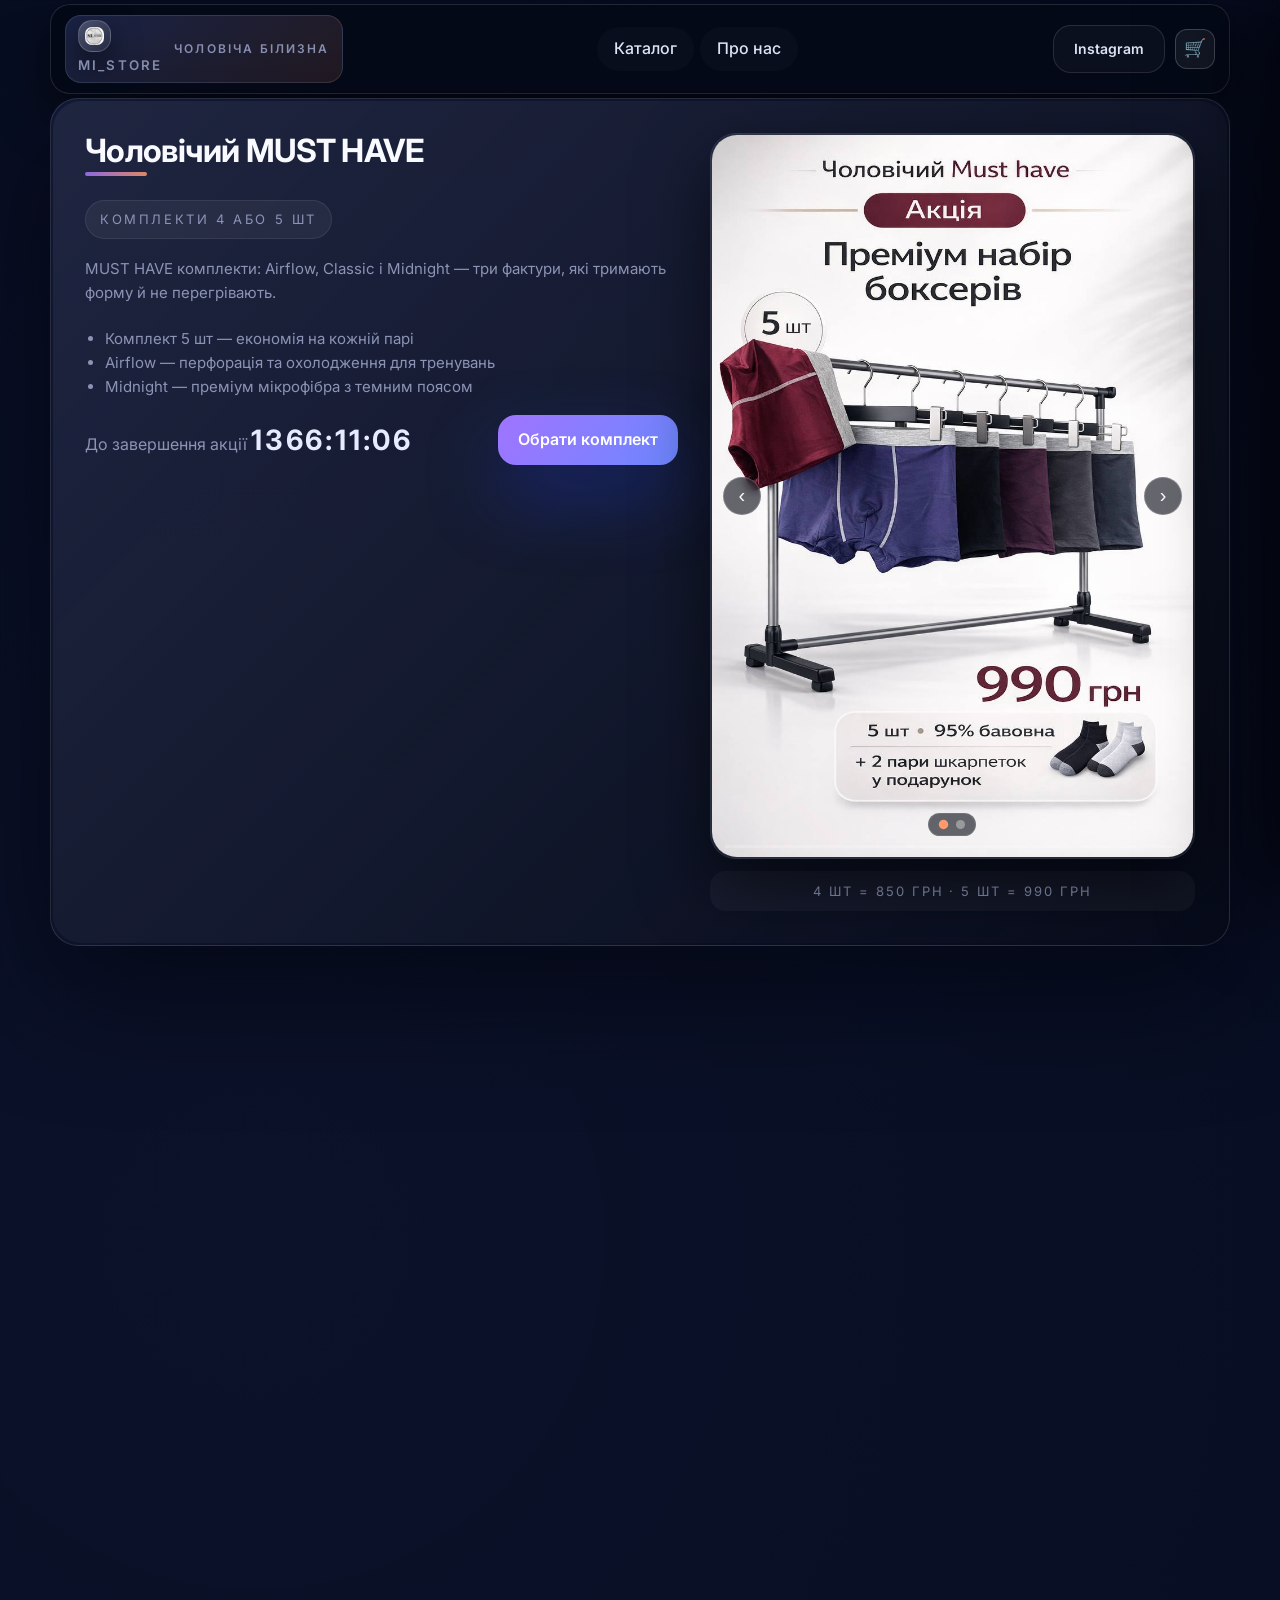
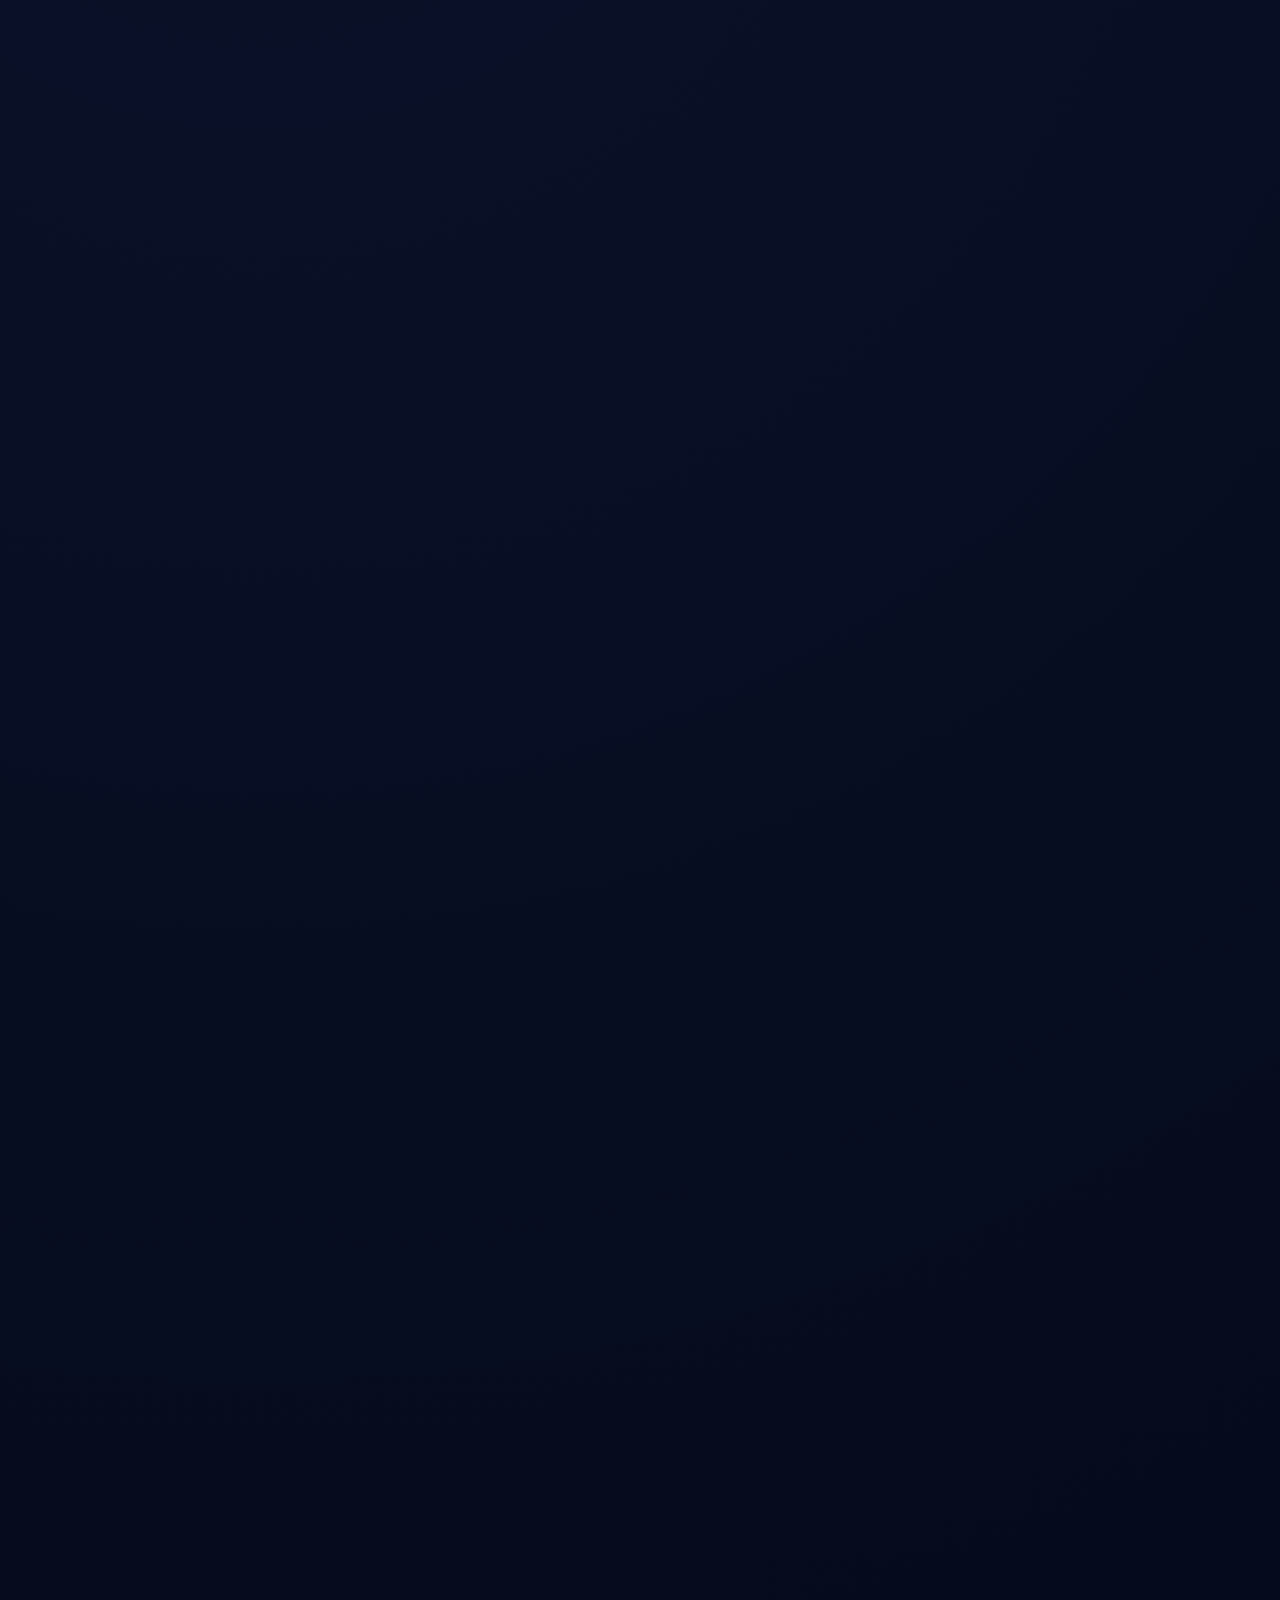
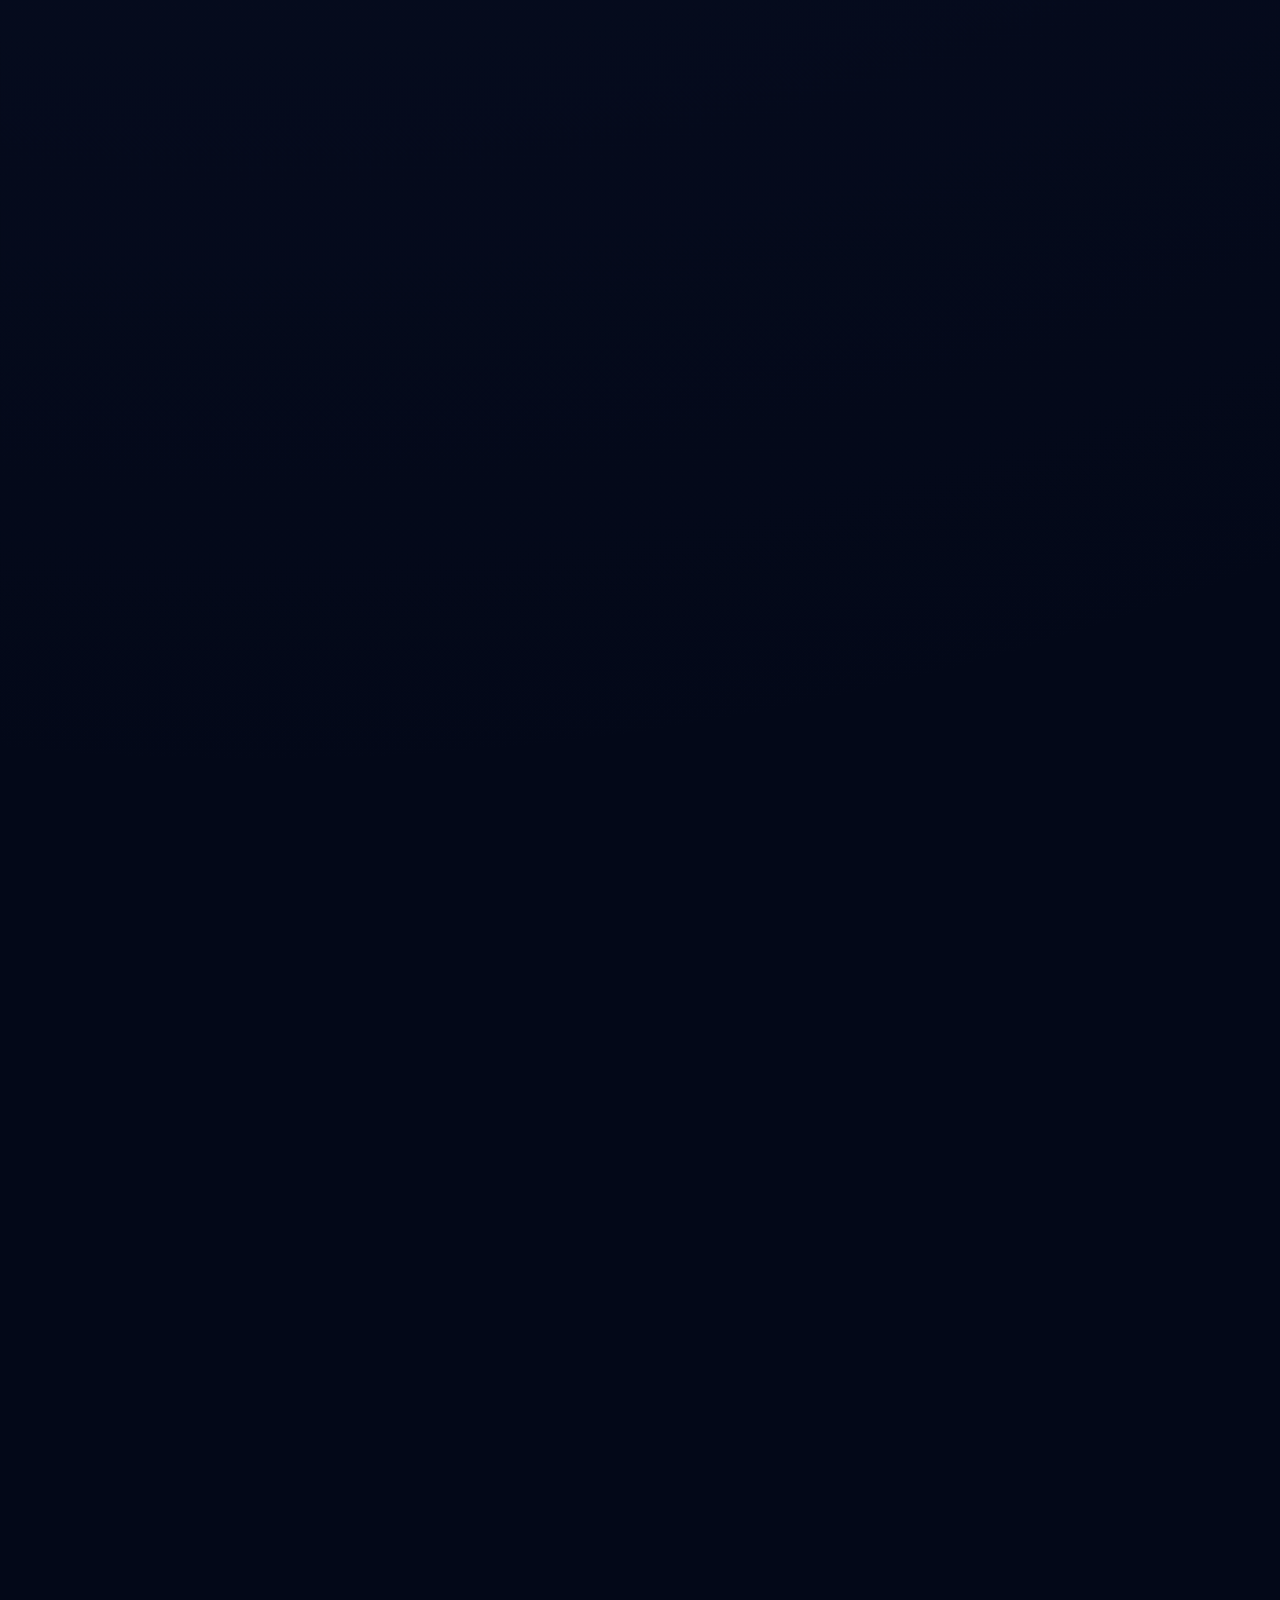
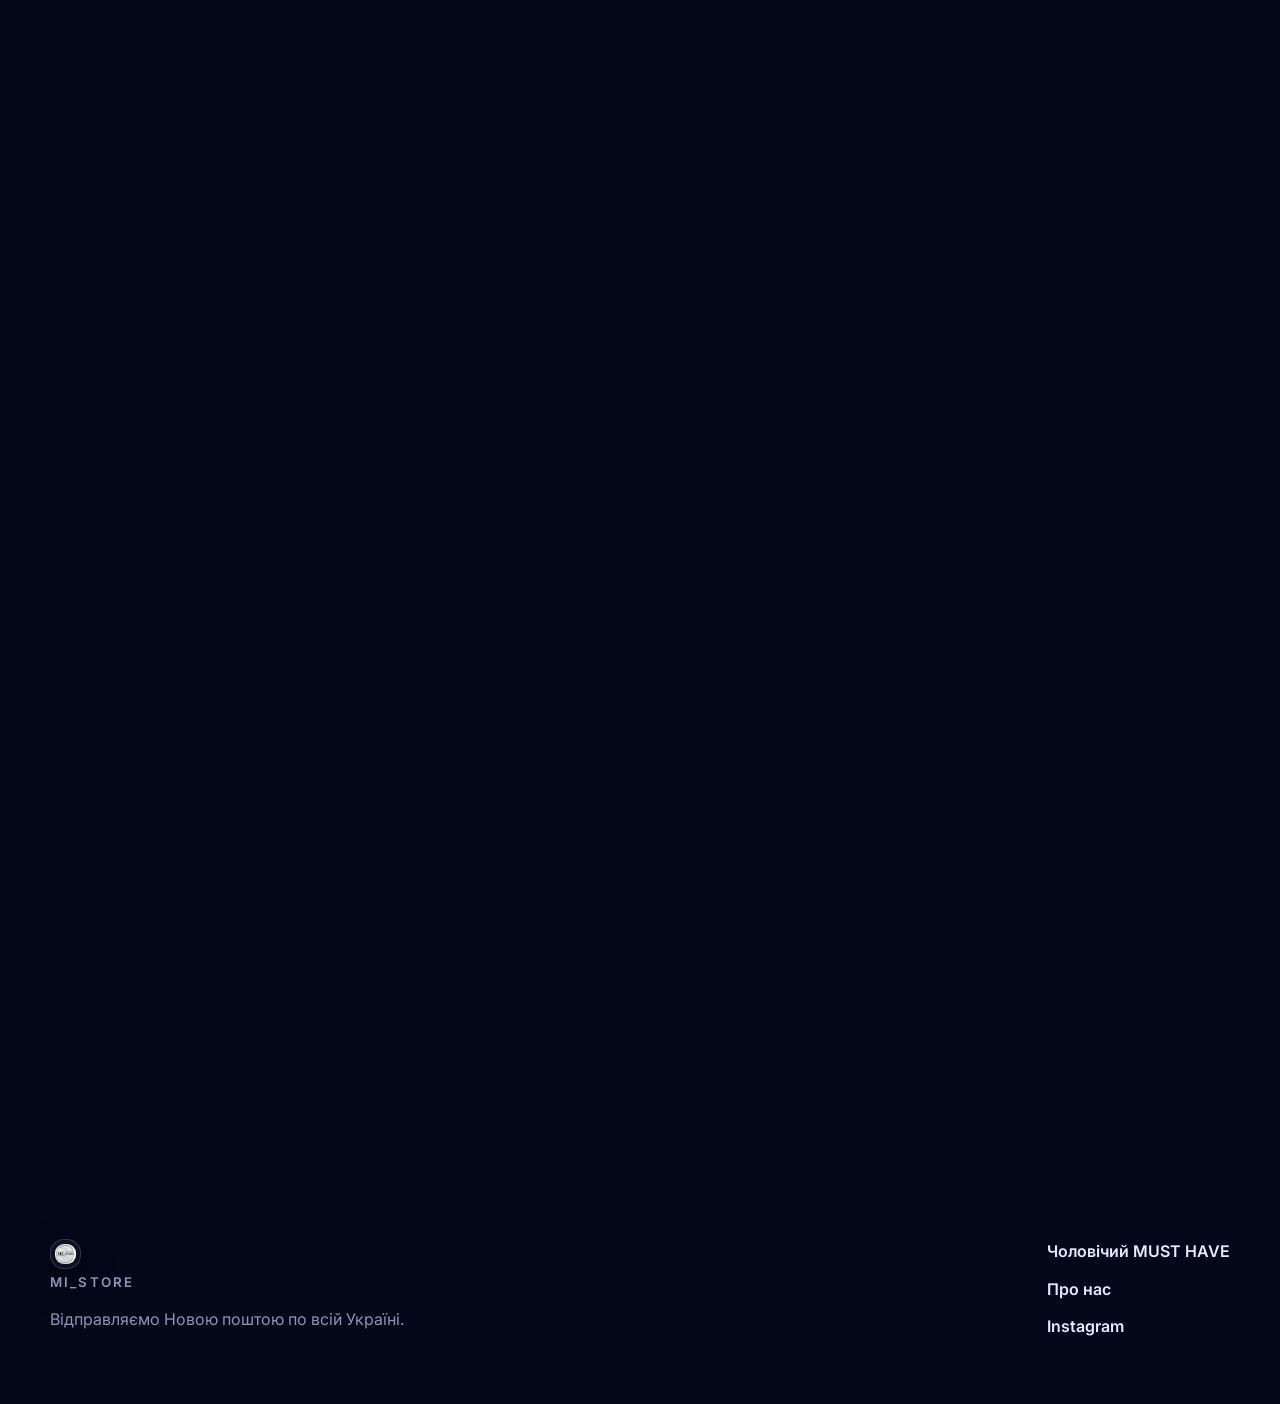
==== commit 5cda095f: "Add configuration script and update product pricing logic - Introduced config.js for managing Google" ====
--- a/index.html
+++ b/index.html
@@ -31,20 +31,20 @@
   <!-- ЧОЛОВІЧИЙ MUST HAVE -->
   <section class="container card musthave reveal" id="mustHave">
     <div class="musthave-copy">
-      <div class="section-header">
-        <h2 class="section-title">Чоловічий MUST HAVE</h2>
-        <span class="price-tag">Без доплат • 5 або 4 шт у комплекті</span>
-      </div>
-      <p class="section-description" data-mh-desc>5 шт MUST HAVE з Airflow, Classic або Midnight — три фактури, які тримають форму та не перегрівають.</p>
-      <ul class="musthave-list" data-mh-list>
-        <li>5 шт у комплекті — економія на кожній парі</li>
-        <li>Airflow — перфорація та охолодження</li>
-        <li>Midnight — преміум мікрофібра з темним поясом</li>
-      </ul>
+    <div class="section-header">
+      <h2 class="section-title">Чоловічий MUST HAVE</h2>
+      <span class="price-tag">Комплекти 4 або 5 шт</span>
+    </div>
+    <p class="section-description" data-mh-desc>MUST HAVE комплекти з Airflow, Classic або Midnight — три фактури, які тримають форму та не перегрівають.</p>
+    <ul class="musthave-list" data-mh-list>
+      <li>Комплект 4 або 5 шт — економія на кожній парі</li>
+      <li>Airflow — перфорація та охолодження</li>
+      <li>Midnight — преміум мікрофібра з темним поясом</li>
+    </ul>
       <div class="musthave-bottom">
         <div>
           <span class="muted">До завершення акції</span>
-          <strong id="timer" data-hours="18">—:—:—</strong>
+          <strong id="timer" data-deadline="end-of-january">—:—:—</strong>
         </div>
         <a href="#homeCatalog" class="btn btn-primary">Обрати комплект</a>
       </div>
@@ -57,9 +57,9 @@
         <div class="slider-dots" aria-hidden="true"></div>
         <div class="slider-progress" aria-hidden="true"><span data-mh-progress></span></div>
       </div>
-      <div class="musthave-note" data-mh-note>5 шт = 990 грн · швидка відправка Новою поштою</div>
-    </div>
-  </section>
+    <div class="musthave-note" data-mh-note>4 шт = 850 грн · 5 шт = 990 грн</div>
+  </div>
+</section>
 
   <!-- REVIEWS -->
   <section id="reviews" class="container card reveal">
@@ -290,6 +290,7 @@
   </form>
 </dialog>
 
+<script src="js/config.js"></script>
 <script src="js/main.js"></script>
 </body>
 </html>
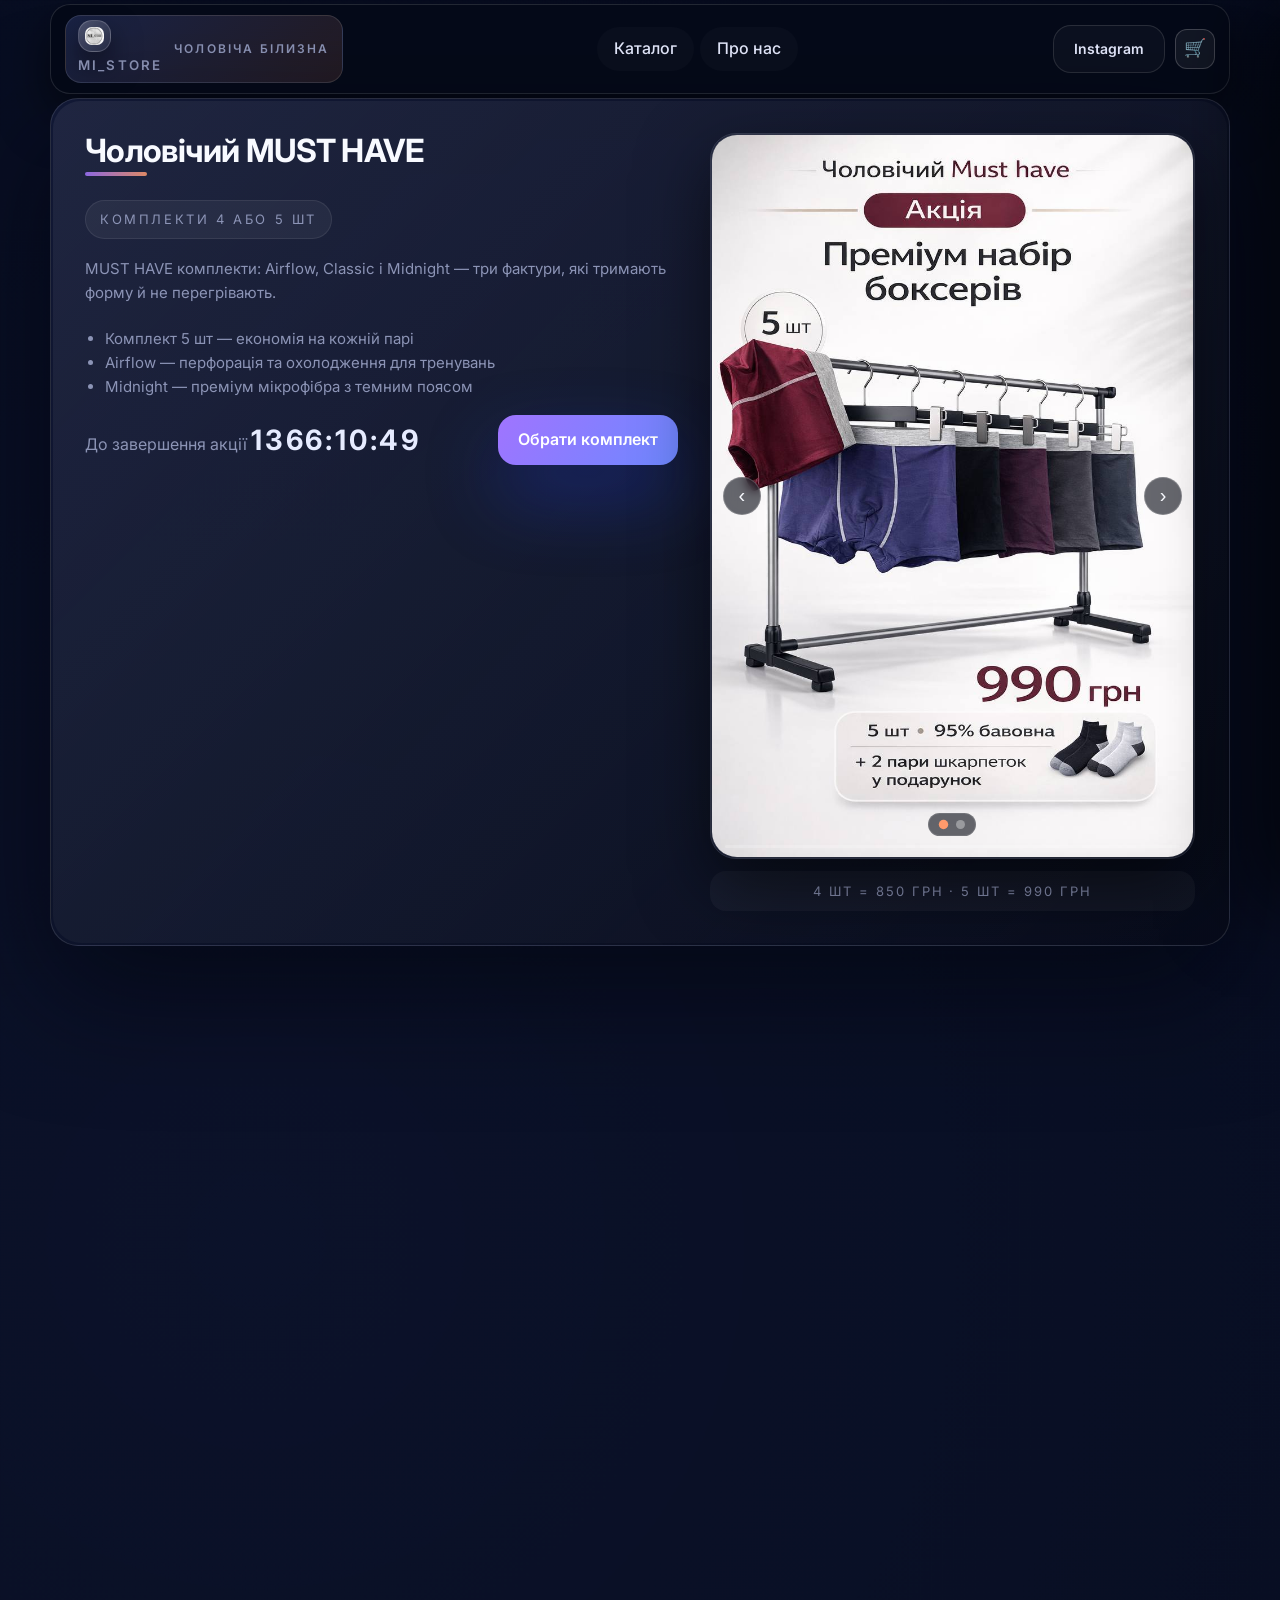
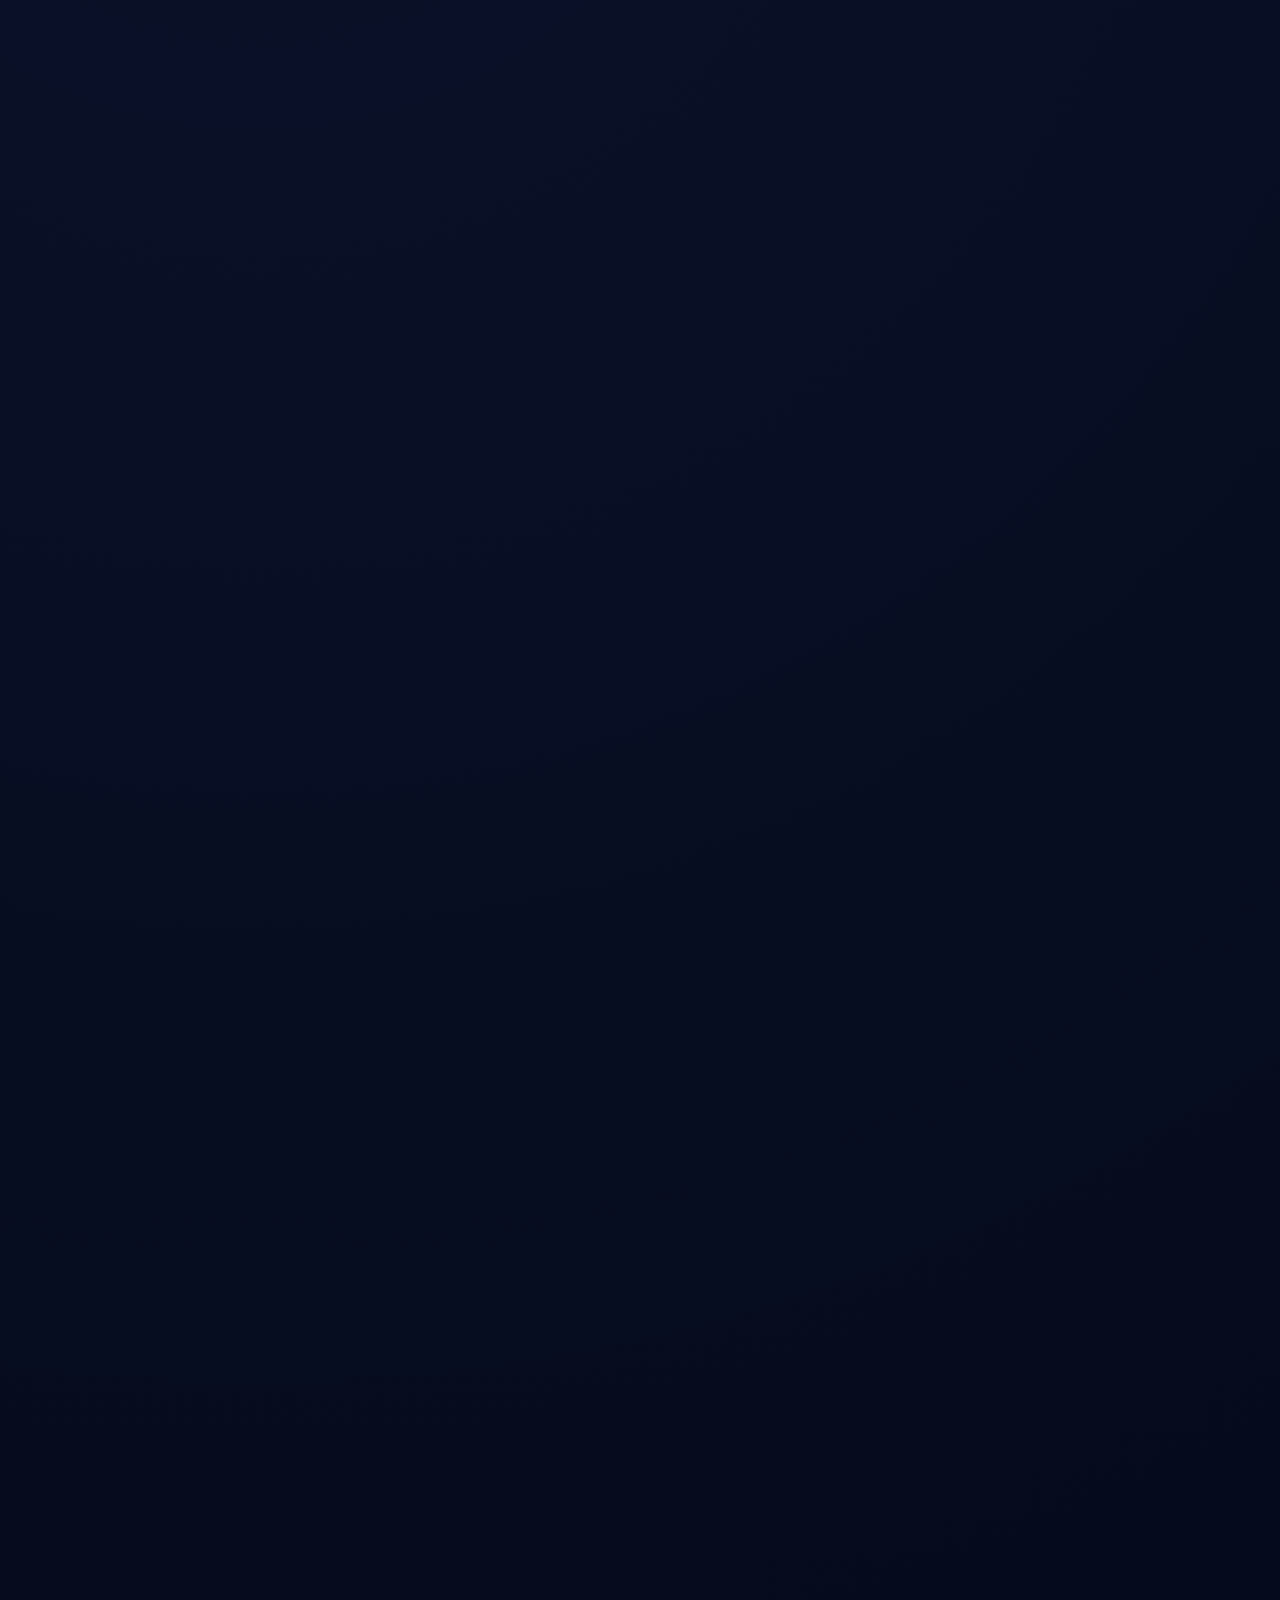
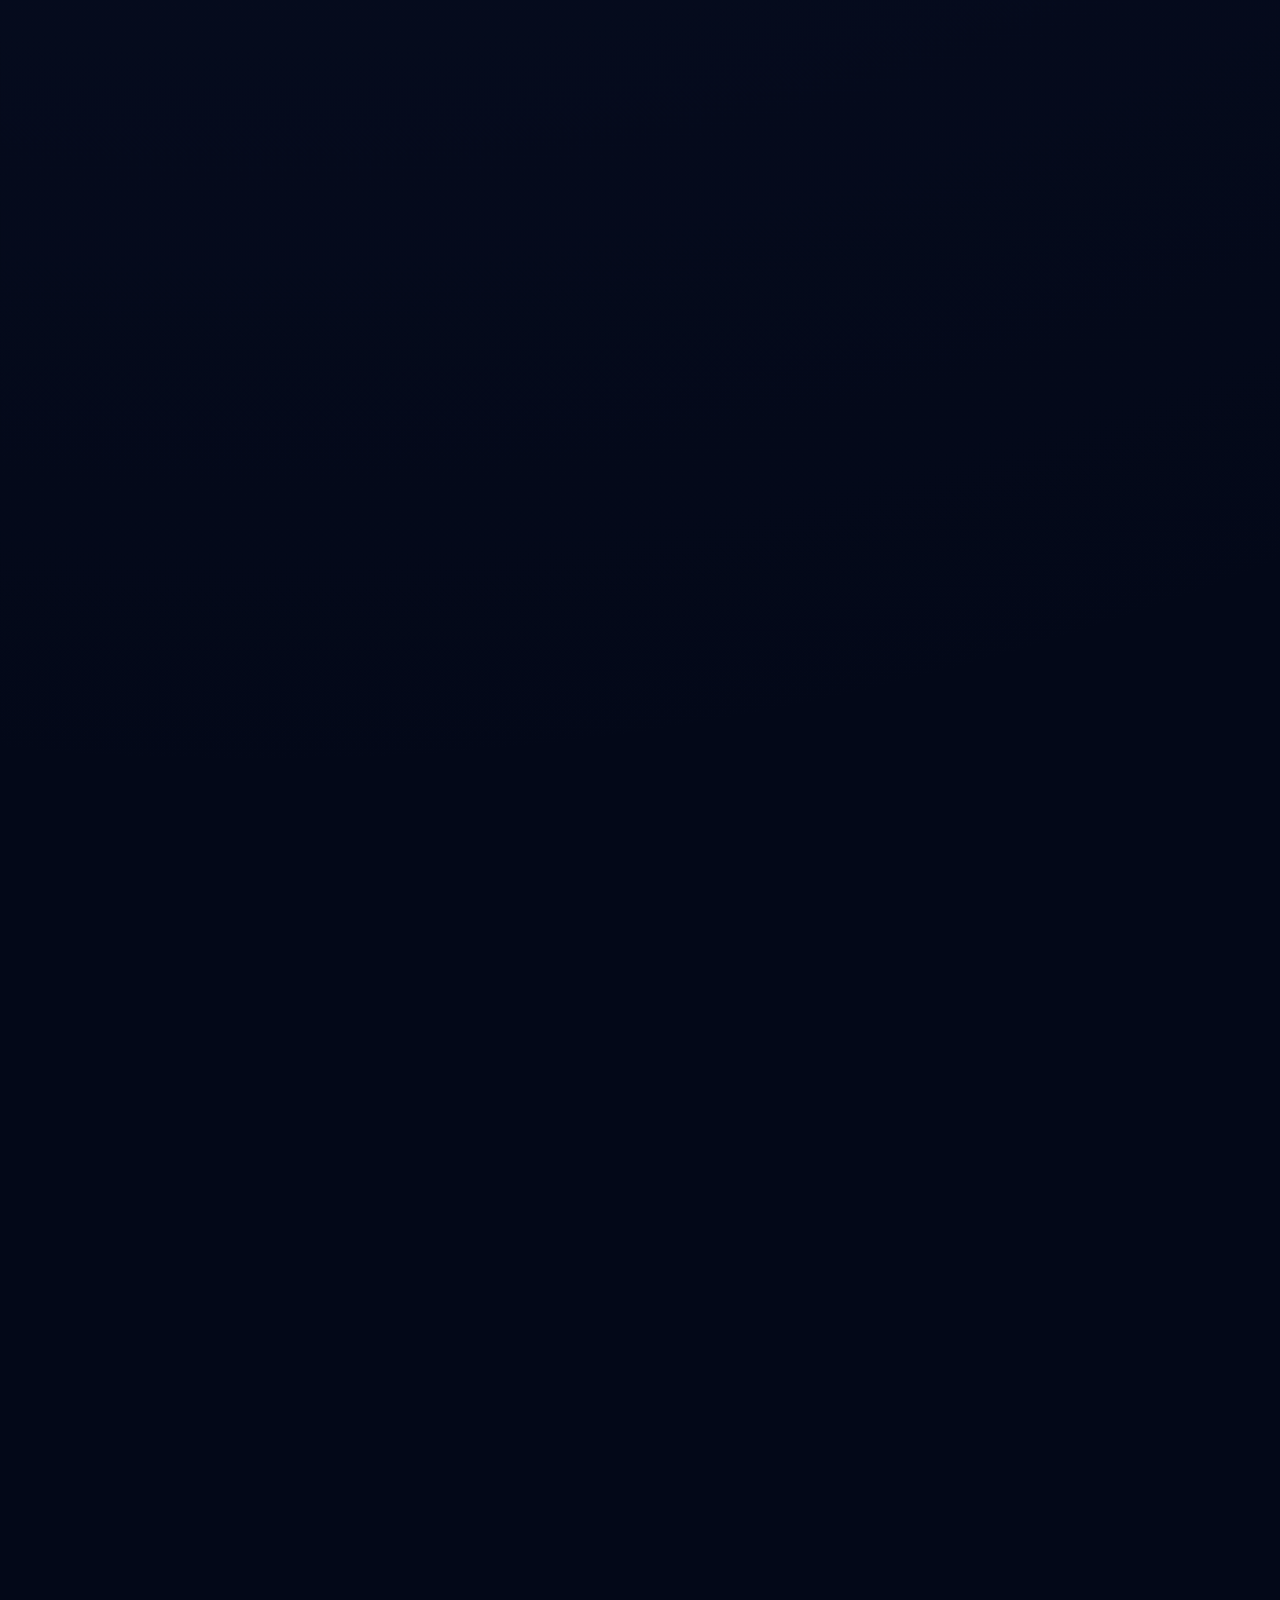
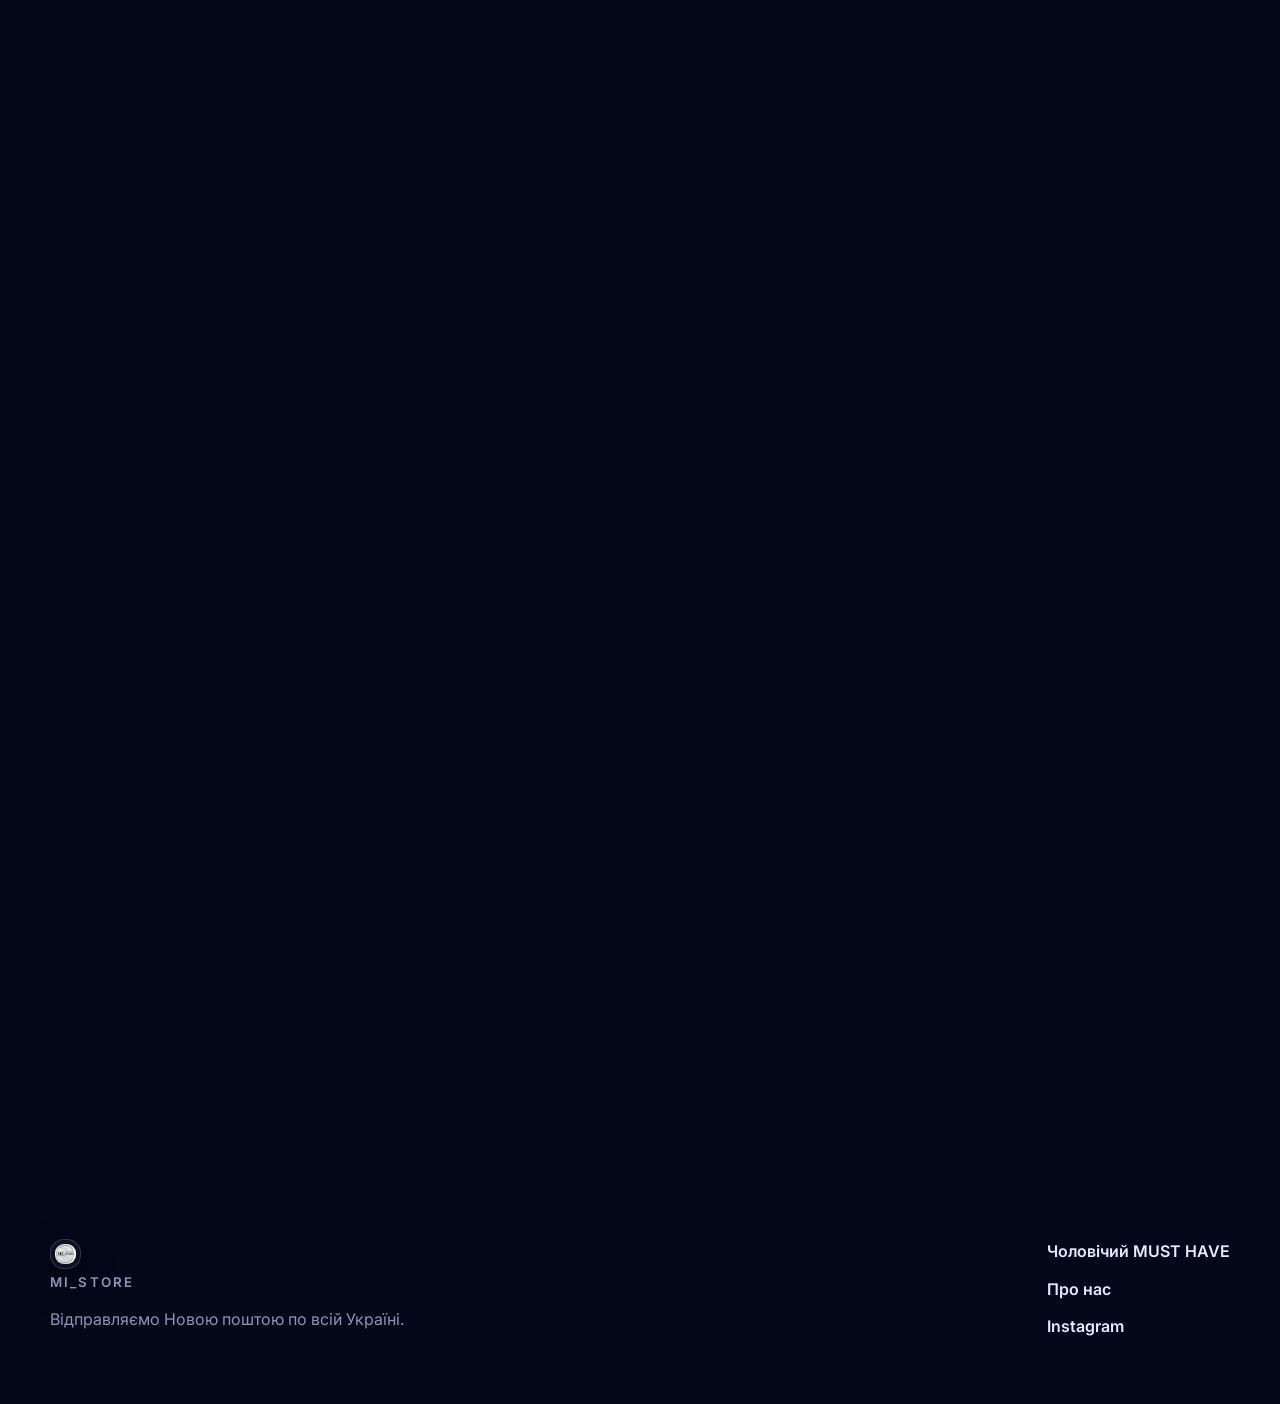
==== commit 6ec494c3: "Update checkout delivery and Nova Poshta integration" ====
--- a/index.html
+++ b/index.html
@@ -271,10 +271,27 @@
         <select required id="npCity" name="npCity"></select>
         <div class="branch-search"><input type="search" id="npCitySearch" placeholder="Пошук міста"></div>
       </label>
-      <label>Відділення / поштомат НП
+      <div class="delivery-group" data-delivery-type>
+        <p class="delivery-label">Спосіб доставки</p>
+        <div class="delivery-options">
+          <label class="delivery-option"><input type="radio" name="deliveryType" value="branch" checked> Відділення</label>
+          <label class="delivery-option"><input type="radio" name="deliveryType" value="postomat"> Поштомат</label>
+          <label class="delivery-option"><input type="radio" name="deliveryType" value="courier"> Курʼєр</label>
+        </div>
+      </div>
+      <label data-delivery-branch>
+        <span class="delivery-branch-title">Відділення / поштомат НП</span>
         <select required id="npBranch" name="npBranch"></select>
         <div class="branch-search"><input type="search" id="npBranchSearch" placeholder="Пошук відділення або поштомату"></div>
       </label>
+      <div class="delivery-address delivery-hidden" data-delivery-address>
+        <p class="delivery-label">Адреса курʼєра</p>
+        <div class="delivery-address-grid">
+          <input name="courierStreet" placeholder="Вулиця" autocomplete="street-address">
+          <input name="courierHouse" placeholder="Будинок" autocomplete="address-line1">
+          <input name="courierApartment" placeholder="Квартира" autocomplete="address-line2">
+        </div>
+      </div>
       <label>Спосіб оплати
         <select name="payment" required>
           <option value="cod">Післяплата</option>
--- a/css/style.css
+++ b/css/style.css
@@ -493,11 +493,22 @@
 /* ===== Modals ===== */
 .modal{border:none;border-radius:32px;padding:0;background:transparent}
 .modal::backdrop{background:rgba(1,3,12,0.75);backdrop-filter:blur(12px)}
-.modal-card{background:linear-gradient(135deg,rgba(12,18,42,0.98),rgba(6,10,24,0.93));border:1px solid rgba(255,255,255,0.15);border-radius:30px;padding:26px;min-width:min(720px,95vw);box-shadow:0 50px 110px rgba(0,0,0,0.75)}
+.modal-card{background:linear-gradient(150deg,rgba(20,30,64,0.98),rgba(10,14,30,0.98));border:1px solid rgba(255,255,255,0.2);border-radius:30px;padding:26px;min-width:min(720px,95vw);box-shadow:0 50px 110px rgba(0,0,0,0.75)}
 .drawer-checkout-card{min-width:min(680px,95vw)}
 .drawer-checkout-head{display:flex;justify-content:space-between;align-items:flex-start;gap:16px;flex-wrap:wrap}
 .drawer-checkout-summary{margin:4px 0 0;color:var(--muted);font-size:14px}
 .form-grid{display:grid;grid-template-columns:1fr 1fr;gap:16px;margin-top:16px}
+.delivery-hidden{display:none !important}
+.delivery-group{display:flex;flex-direction:column;gap:8px;font-size:14px;color:var(--muted);grid-column:1/-1}
+.delivery-label{margin:0;color:var(--text);font-weight:600;font-size:14px}
+.delivery-options{display:flex;flex-wrap:wrap;gap:8px}
+.delivery-option{display:flex;align-items:center;gap:8px;padding:8px 12px;border-radius:999px;border:1px solid rgba(255,255,255,0.12);background:rgba(255,255,255,0.03);color:var(--text);font-weight:600;cursor:pointer;transition:transform .2s ease, border-color .2s ease, background .2s ease}
+.delivery-option input{margin:0;accent-color:var(--brand)}
+.delivery-option.is-active{border-color:rgba(255,255,255,0.3);background:linear-gradient(120deg,rgba(109,136,255,0.25),rgba(255,154,108,0.2))}
+.delivery-option:hover{transform:translateY(-1px)}
+.delivery-address{display:flex;flex-direction:column;gap:8px;grid-column:1/-1}
+.delivery-address-grid{display:grid;grid-template-columns:1.4fr 0.7fr 0.7fr;gap:10px}
+[data-delivery-branch]{grid-column:1/-1}
 .form-grid label{display:grid;gap:8px;font-size:14px}
 input,select,textarea{background:var(--control-bg);border:1px solid var(--control-border);border-radius:16px;color:var(--control-text);padding:12px 14px;width:100%;max-width:100%;background-clip:padding-box}
 input::placeholder,
@@ -508,11 +519,33 @@
 select{background:var(--control-bg);color:var(--control-text)}
 select option{background:var(--control-bg-strong);color:var(--control-text)}
 .modal-actions{display:flex;justify-content:flex-end;gap:12px;margin-top:20px}
+.modal-card input,
+.modal-card select,
+.modal-card textarea,
+.order-drawer input,
+.order-drawer select,
+.order-drawer textarea{
+  background:#0f1f3f;
+  border-color:rgba(255,255,255,0.28);
+  color:#f8faff;
+}
+.modal-card input::placeholder,
+.modal-card textarea::placeholder,
+.order-drawer input::placeholder,
+.order-drawer textarea::placeholder{color:rgba(248,250,255,0.7)}
+.modal-card select option,
+.order-drawer select option{background:#0b142e}
+.modal-card .branch-search input,
+.order-drawer .branch-search input{background:#0b1734}
+.modal-card .delivery-option,
+.order-drawer .delivery-option{background:rgba(255,255,255,0.08);border-color:rgba(255,255,255,0.24)}
+.modal-card .delivery-option.is-active,
+.order-drawer .delivery-option.is-active{background:linear-gradient(120deg,rgba(109,136,255,0.45),rgba(255,154,108,0.3))}
 .lb-img{max-width:min(92vw,1100px);max-height:85vh;border-radius:28px;border:1px solid rgba(255,255,255,0.82);box-shadow:0 40px 80px rgba(17,38,150,0.26)}
 #orderProductMeta{color:var(--muted);margin:4px 0 12px}
 .order-overlay{position:fixed;inset:0;background:transparent;backdrop-filter:none;opacity:0;visibility:hidden;transition:opacity .3s ease;z-index:250}
 .order-overlay.show{opacity:1;visibility:visible}
-.order-drawer{position:fixed;top:0;right:0;width:min(420px,90vw);height:100vh;height:100dvh;max-height:100dvh;background:linear-gradient(160deg,rgba(12,18,42,0.98),rgba(4,6,18,0.98));border-left:1px solid rgba(255,255,255,0.08);transform:translateX(100%);transition:transform .35s ease;padding:28px;padding-bottom:calc(28px + env(safe-area-inset-bottom));display:flex;flex-direction:column;gap:18px;z-index:300;box-shadow:-30px 0 80px rgba(0,0,0,0.6);overflow-y:auto;overscroll-behavior:contain;-webkit-overflow-scrolling:touch;box-sizing:border-box}
+.order-drawer{position:fixed;top:0;right:0;width:min(420px,90vw);height:100vh;height:100dvh;max-height:100dvh;background:linear-gradient(160deg,rgba(18,28,60,0.98),rgba(8,12,28,0.98));border-left:1px solid rgba(255,255,255,0.14);transform:translateX(100%);transition:transform .35s ease;padding:28px;padding-bottom:calc(28px + env(safe-area-inset-bottom));display:flex;flex-direction:column;gap:18px;z-index:300;box-shadow:-30px 0 80px rgba(0,0,0,0.6);overflow-y:auto;overscroll-behavior:contain;-webkit-overflow-scrolling:touch;box-sizing:border-box}
 .order-drawer:focus{outline:none}
 .order-drawer.open{transform:translateX(0)}
 .drawer-product{flex-wrap:wrap}
@@ -525,10 +558,10 @@
 .drawer-product p{margin:4px 0 0;color:var(--muted);font-size:14px}
 .drawer-pack{display:grid;gap:12px}
 .drawer-pack label{display:grid;gap:6px;font-size:14px}
-.qty-control{display:flex;align-items:center;justify-content:space-between;border-radius:var(--radius-md);border:1px solid rgba(255,255,255,0.12);padding:10px 16px;background:rgba(255,255,255,0.02);gap:12px;flex-wrap:wrap}
+.qty-control{display:flex;align-items:center;justify-content:space-between;border-radius:var(--radius-md);border:1px solid rgba(255,255,255,0.2);padding:10px 16px;background:rgba(255,255,255,0.06);gap:12px;flex-wrap:wrap}
 .qty-control button{background:rgba(255,255,255,0.08);border:none;width:40px;height:40px;border-radius:14px;font-size:24px;color:var(--text);cursor:pointer}
 .qty-readout{display:flex;flex-direction:column;align-items:center;font-size:14px;flex:1;min-width:120px}
-.drawer-total{display:grid;gap:10px;padding:18px;border-radius:var(--radius-md);border:1px solid rgba(255,255,255,0.15);background:rgba(255,255,255,0.02)}
+.drawer-total{display:grid;gap:10px;padding:18px;border-radius:var(--radius-md);border:1px solid rgba(255,255,255,0.2);background:rgba(255,255,255,0.06)}
 .drawer-total strong{font-size:22px;color:var(--text-strong)}
 .order-form-grid{grid-template-columns:1fr 1fr}
 .order-drawer .order-form-grid{grid-template-columns:1fr}
@@ -554,6 +587,30 @@
 .checkout-form .form-grid{margin-top:0}
 .branch-search{margin-top:6px}
 .checkout-payment-note{margin-top:6px;font-size:13px;color:var(--muted)}
+.checkout-page .checkout-summary,
+.checkout-page .checkout-form-wrap{
+  background:linear-gradient(150deg,rgba(18,28,60,0.96),rgba(8,12,28,0.95));
+  border-color:rgba(255,255,255,0.18);
+}
+.checkout-page .checkout-img{background:rgba(255,255,255,0.08);border-color:rgba(255,255,255,0.2)}
+.checkout-page .checkout-total-line{color:rgba(230,235,255,0.8)}
+.checkout-page .checkout-total-line.total{border-color:rgba(255,255,255,0.2);background:rgba(255,255,255,0.06)}
+.checkout-page .checkout-total-line strong{color:#fff}
+.checkout-page .checkout-meta-line label,
+.checkout-page .checkout-form label{color:var(--text-strong);font-weight:600}
+.checkout-page input,
+.checkout-page select,
+.checkout-page textarea{
+  background:#0f1f3f;
+  border-color:rgba(255,255,255,0.28);
+  color:#f8faff;
+}
+.checkout-page input::placeholder,
+.checkout-page textarea::placeholder{color:rgba(248,250,255,0.7)}
+.checkout-page select option{background:#0b142e}
+.checkout-page .branch-search input{background:#0b1734}
+.checkout-page .delivery-option{background:rgba(255,255,255,0.08);border-color:rgba(255,255,255,0.24)}
+.checkout-page .delivery-option.is-active{background:linear-gradient(120deg,rgba(109,136,255,0.5),rgba(255,154,108,0.35))}
 
 /* ===== Responsive ===== */
 @media (max-width:1100px){
@@ -644,6 +701,66 @@
 .product-vericoh-detail{padding:14px;border-radius:16px;border:1px solid rgba(255,255,255,0.1);background:rgba(255,255,255,0.03);color:var(--muted);font-size:14px}
 .product-vericoh-detail strong{display:block;color:var(--text-strong);margin-bottom:6px;font-size:15px}
 
+/* ===== Mobile refinements ===== */
+@media (max-width:700px){
+  .header .row{flex-wrap:wrap}
+  .header-actions .header-contact{display:none}
+  .brand .tag{display:none}
+}
+
+@media (max-width:520px){
+  .container{padding:0 16px}
+  .header .row{padding:8px 10px;border-radius:16px}
+  .brand{padding:4px 10px;gap:8px}
+  .logo img{height:28px}
+  .logo small{font-size:10px}
+  .cart-link{width:36px;height:36px;border-radius:10px}
+  .card{padding:20px;border-radius:22px}
+  .section-title{font-size:24px}
+  .section-description{font-size:14px}
+  .hero{padding:32px 22px;border-radius:28px;gap:26px}
+  .hero h1{font-size:34px}
+  .hero p{font-size:15px}
+  .hero-price-cards article{min-width:140px;padding:12px}
+  .hero-price-cards strong{font-size:20px}
+  .hero-tags{gap:8px;margin:20px 0 26px}
+  .hero-tags span{font-size:11px;padding:6px 12px}
+  .hero-art{min-height:220px;border-radius:22px}
+  .promo-right img{max-height:240px}
+  .musthave-slider{min-height:260px}
+  .musthave-slider img{min-height:260px}
+  .slider-nav{width:32px;height:32px;font-size:18px}
+  .slider-dots{bottom:14px}
+  .product-card{padding:18px;border-radius:22px}
+  .product-card .pimg{height:190px}
+  .product-card .ptitle{font-size:16px}
+  .product-card .price .price-new{font-size:20px}
+  .insta-avatar{width:120px;height:120px}
+  .insta-card-media{height:160px}
+  .review-grid{grid-template-columns:repeat(2,1fr)}
+  .footer{padding:36px 0 46px}
+  .modal-card{padding:18px;border-radius:22px;min-width:0}
+  .order-drawer{width:100vw;padding:22px;border-radius:0;padding-bottom:calc(22px + env(safe-area-inset-bottom))}
+  .checkout-summary,
+  .checkout-form-wrap{padding:16px;border-radius:20px}
+  .checkout-meta-line{grid-template-columns:1fr;gap:8px}
+  .delivery-address-grid{grid-template-columns:1fr}
+  .product-page-img{height:300px}
+  .product-page-thumb{width:72px;height:72px;border-radius:14px}
+}
+
+@media (max-width:420px){
+  .container{padding:0 12px}
+  .hero h1{font-size:30px}
+  .hero-price-cards{gap:10px}
+  .price-tag{font-size:11px;letter-spacing:.16em}
+  .musthave-bottom{flex-direction:column;align-items:flex-start}
+  .section-title{font-size:22px}
+  .product-card .actions .btn{min-width:100%}
+  .btn{padding:11px 16px;border-radius:16px}
+  .review-grid{grid-template-columns:1fr}
+  .product-page-img{height:240px}
+}
 
 @media (prefers-reduced-motion: reduce){body.page-animate{animation:none;opacity:1;transform:none}}
 
